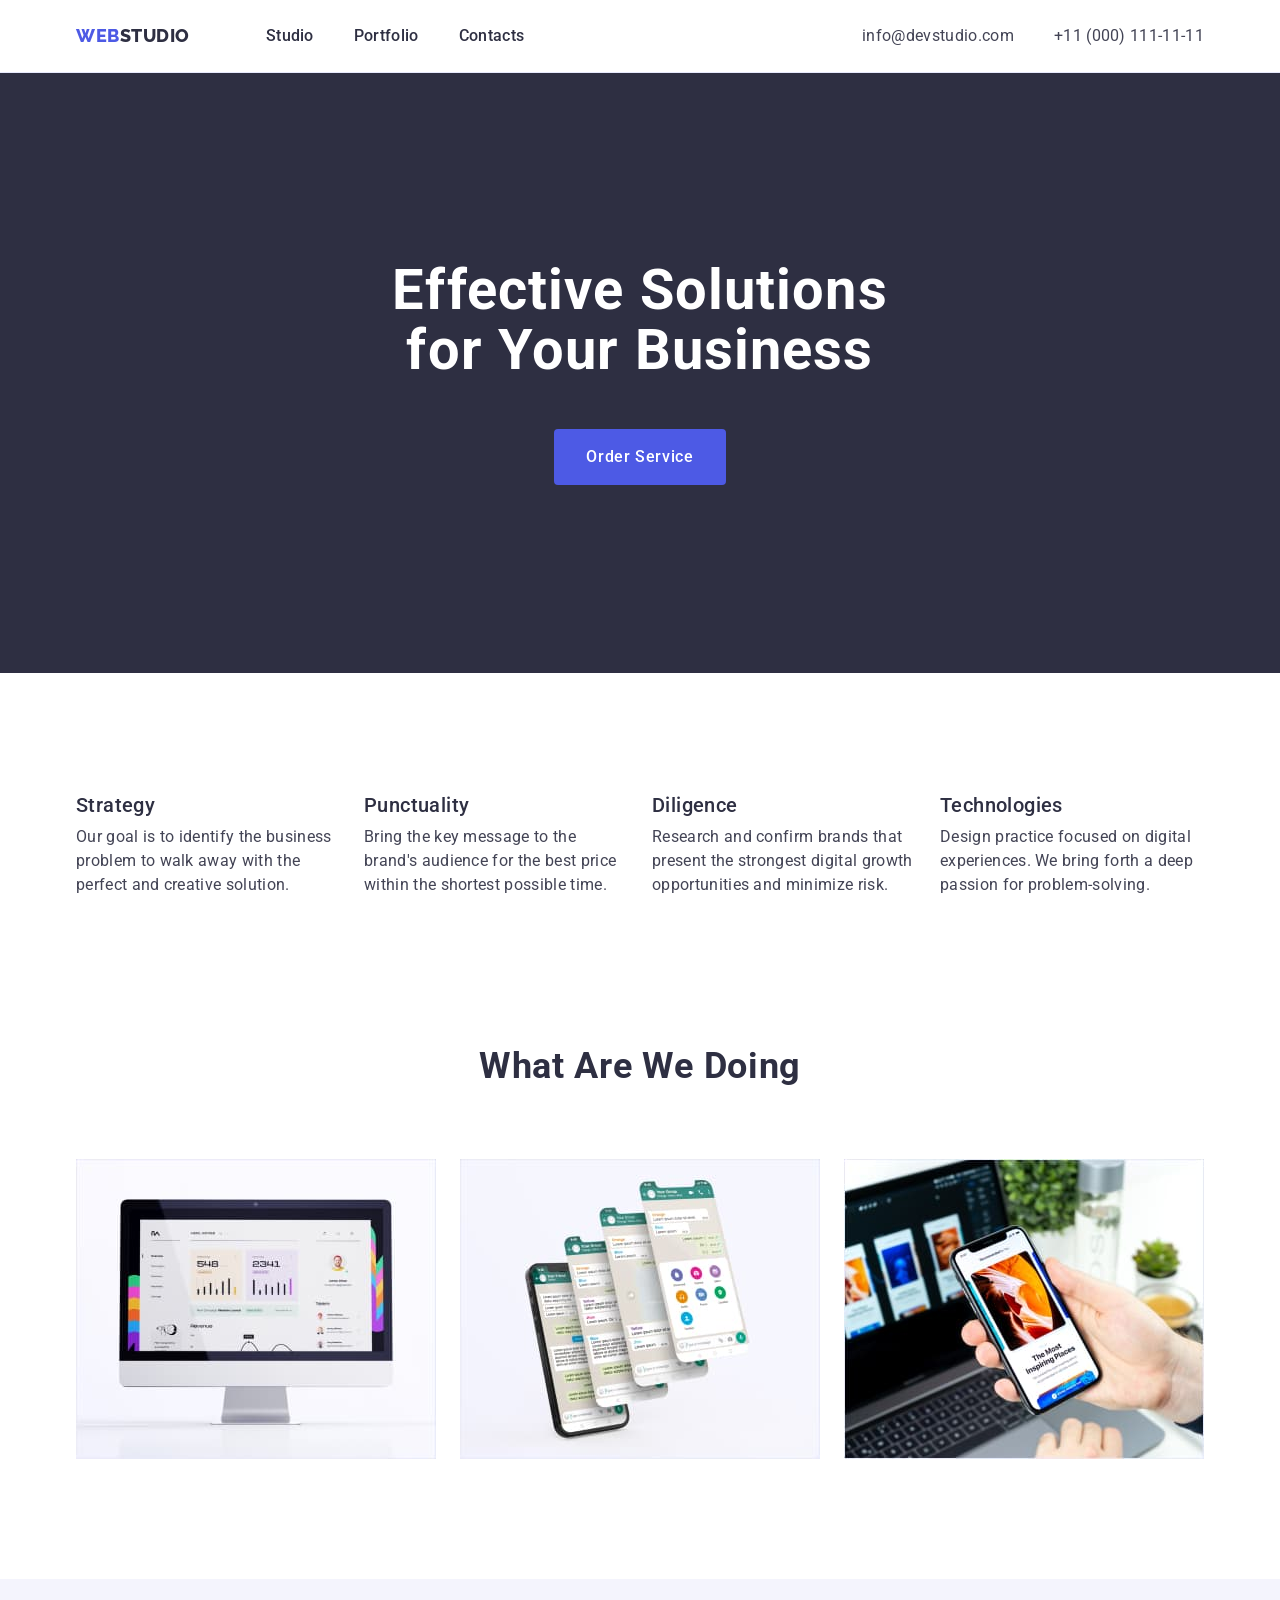
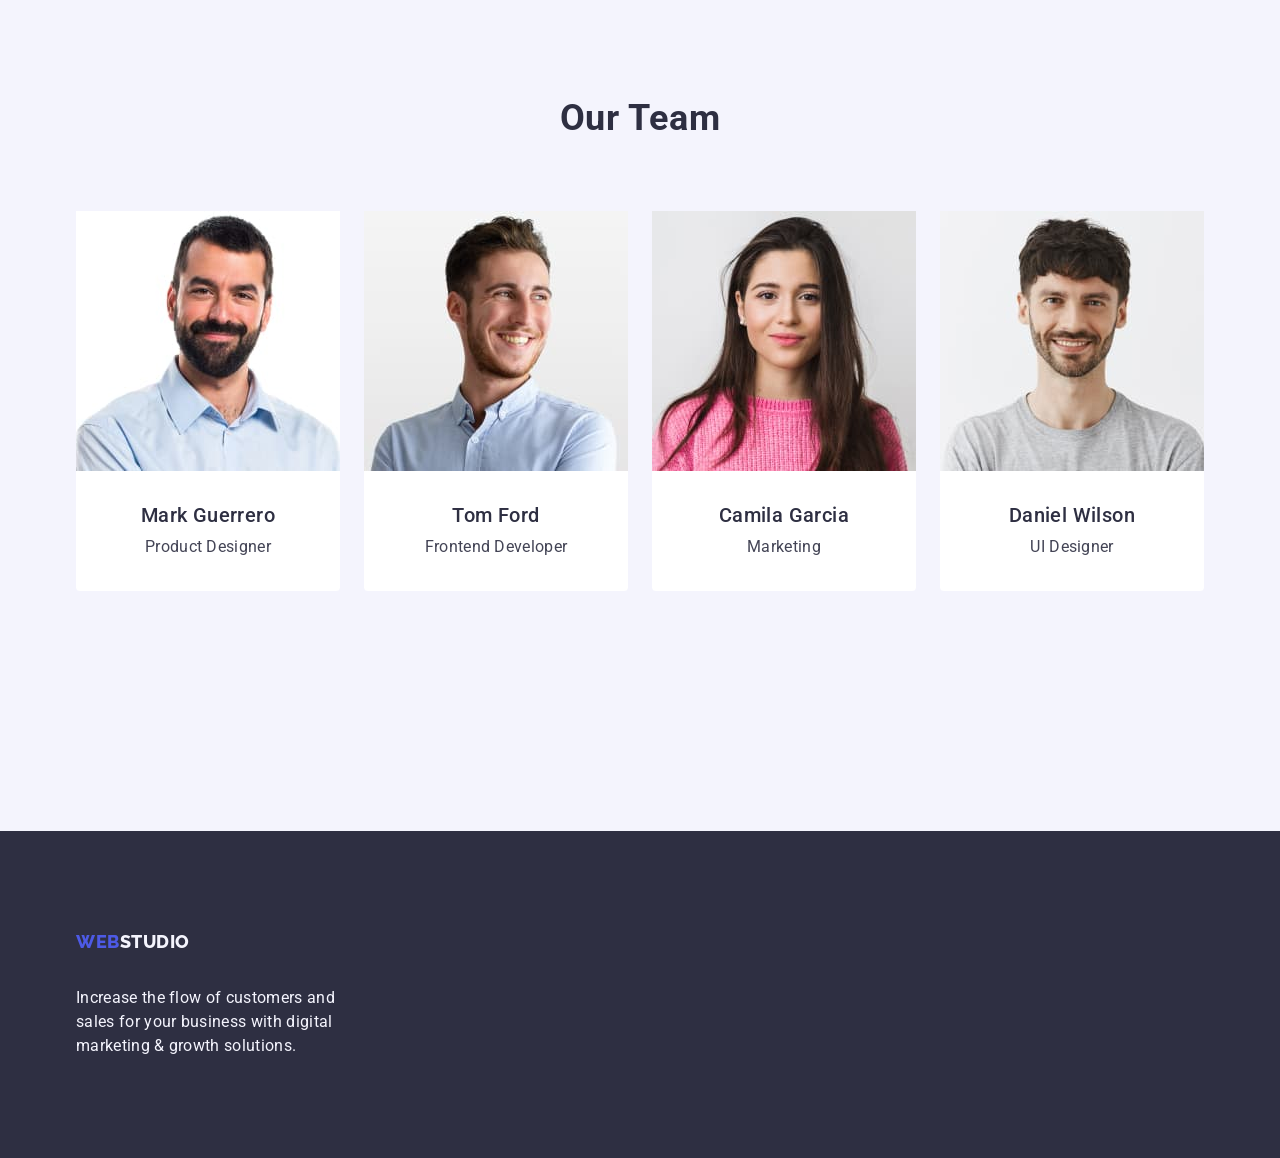
==== index.html @ 918e4509 "add back" ====
<!DOCTYPE html>
<html lang="en">

<head>
    <meta charset="UTF-8">
    <meta name="viewport" content="width=device-width, initial-scale=1.0">
    <title>Студія</title>
<link rel="preconnect" href="https://fonts.googleapis.com">
<link rel="preconnect" href="https://fonts.gstatic.com" crossorigin>
<link href="https://fonts.googleapis.com/css2?family=Raleway:wght@800&family=Roboto:wght@400;500;700;900&display=swap"
    rel="stylesheet">
<link rel="stylesheet" href="https://cdnjs.cloudflare.com/ajax/libs/modern-normalize/2.0.0/modern-normalize.min.css"
    integrity="sha512-4xo8blKMVCiXpTaLzQSLSw3KFOVPWhm/TRtuPVc4WG6kUgjH6J03IBuG7JZPkcWMxJ5huwaBpOpnwYElP/m6wg=="
    crossorigin="anonymous" referrerpolicy="no-referrer" />
    <link rel="stylesheet" href="./css/styles.css">
</head>
    
<body>

    <header class="header">
    <div class="container header-container">
        <nav class="header-navigation">
            <a class="header-logo link" href="./index.html">Web<span class="header-logo-accent">Studio</span></a>
            <ul class="header-menu list">                    
                <li class="header-menu-item">
                    <a class="header-menu-link link" href="./index.html">Studio</a>
                </li>
                <li class="header-menu-item">
                    <a class="header-menu-link link" href="./portfolio.html">Portfolio</a>
                </li>
                <li class="header-menu-item">
                    <a class="header-menu-link link" href="">Contacts</a>
                </li>
            </ul>
        </nav>
        <address class="header-contacts">
            <ul class="header-contacts-list list">
                <li class="header-contacts-item"><a class="header-contacts-link link " href="mailto:info@devstudio.com">info@devstudio.com</a></li>
                <li class="header-contacts-item"><a class="header-contacts-link link " href="tel:+110001111111">+11 (000) 111-11-11</a></li>
            </ul>
        </address>
    </div>

    </header>

    <main>

        <section class="hero">
            <div class="container hero-container">
            <h1 class="hero-title">Effective Solutions for Your Business</h1>
            <button type="button" class="hero-btn">Order Service</button>
            </div>
        </section>

        <section class="advantages">
            <div class="container">
            <h2 class="visually-hidden">Advantages</h2>
            <ul class="advantages-list list"> 
                <li class="advantages-item">
                    <h3 class="advantages-subtitle">Strategy</h3>
                    <p class="advantages-item-text">Our goal is to identify the business
                        problem to walk away with the perfect and creative solution.</p>
                </li>
                <li class="advantages-item">
                    <h3 class="advantages-subtitle">Punctuality</h3>
                    <p class="advantages-item-text">Bring the key message to the brand's audience for the best price within the shortest possible
                        time.</p>
                </li>
                <li class="advantages-item">
                    <h3 class="advantages-subtitle">Diligence</h3>
                    <p class="advantages-item-text">Research and confirm brands that present the strongest digital growth opportunities and minimize
                        risk.</p>
                </li>
                <li class="advantages-item">
                    <h3 class="advantages-subtitle">Technologies</h3>
                    <p class="advantages-item-text">Design practice focused on digital experiences. We bring forth a deep passion for
                        problem-solving.</p>
                </li>
            </ul>
            </div>
        </section>

        <section class="work">
            <div class="container">
            <h2 class="work-title">What are we doing</h2>
            <ul class="work-list list">
                <li class="work-list-item"><img class="image-style" src="./images/watchtv.jpg" alt="watching" width=360></li>
                <li class="work-list-item"><img class="image-style" src="./images/scrollingphone.jpg" alt="scroling" width=360></li>
                <li class="work-list-item"><img class="image-style" src="./images/conectinggadjets.jpg" alt="conecting" width=360></li>
            </ul>
            </div>
        </section>
        <section class="team">
            <div class="container">
            <h2 class="team-title">Our Team</h2>
            <ul class="team-list list">
                <li class="team-list-item"><img class="image-style" src="./images/mark.jpg" alt="Mark Guerrero" width=264>
                   <div class="team-list-container">
                    <h3 class="team-list-subtitle ">Mark Guerrero</h3>
                    <p class="team-list-text">Product Designer</p>
                    </div>
                </li>
                <li class="team-list-item"><img class="image-style" src="./images/tom.jpg" alt="Tom Ford" width=264>
                    <div class="team-list-container">
                    <h3 class="team-list-subtitle">Tom Ford</h3>
                    <p class="team-list-text">Frontend Developer</p>
                    </div>
                </li>
                <li class="team-list-item"><img class="image-style" src="./images/camila.jpg" alt="Camila Garcia" width=264>
                    <div class="team-list-container">
                    <h3 class="team-list-subtitle">Camila Garcia</h3>
                    <p class="team-list-text">Marketing</p>
                    </div>
                </li>
                <li class="team-list-item"><img class="image-style" src="./images/daniel.jpg" alt="Daniel Wilson" width=264>
                    <div class="team-list-container">
                    <h3 class="team-list-subtitle">Daniel Wilson</h3>
                    <p class="team-list-text">UI Designer</p>
                    </div>
                </li>
            </ul>
            </div>
        </section>

    </main>

    <footer class="footer">
        <div class="container">
        <a href="./index.html" class="footer-logo link">Web<span class="foooter-logo-accent">Studio</span></a>
        <p class="footer-logo-text">Increase the flow of customers and sales for your business with digital marketing & growth solutions.</p>
        </div>
    </footer>
</body>

</html>
---- css/styles.css ----
:root {
    --primary-white-color: #FFFFFF;
    --iris-color: #4d5ae5;
    --vanyblue: #2e2f42;
    --slate: #434455;
    --cloud: #F4F4FD;
    --solid: #e7e9fc;
}

p, h1,h1,h3,h4,h5,h6 {
    margin-top: 0;
    margin-bottom: 0;
}

ul, ol {
    margin-top: 0;
    margin-bottom: 0;
    padding-left: 0;
}
.image-style {
    display: block
}

body {
    font-family: 'Roboto', sans-serif;
    color: var(--slate);
    background-color: var(--primary-white-color);
}

.container {
    /* width: 100%;
    max-width: 1188px; */
    width: 1158px;
    padding-left: 15px;
    padding-right: 15px;
    margin: 0 auto;
    /* outline: 2px solid red; */
}
.visually-hidden {
    position: absolute;
        width: 1px;
        height: 1px;
        margin: -1px;
        border: 0;
        padding: 0;
    
        white-space: nowrap;
        clip-path: inset(100%);
        clip: rect(0 0 0 0);
        overflow: hidden;
}

/* -----------Header Page------------- */
.header {
    padding-top: 24px;
    padding-bottom: 24px;
    border-bottom: 1px solid #e7e9fc;
}

.link {
    text-decoration: none;
}

.list {
    list-style-type: none;
}

.header-navigation {
    align-items: center;
}

.header-logo {
    font-family: "Raleway", sans-serif;
    font-weight: 800;
    font-size: 18px;
    line-height: 1.17;
    letter-spacing: 0.03em;
    text-transform: uppercase;
    color: var(--iris-color);
    margin-right: 76px;
    
}

.header-logo-accent {
    color: var(--vanyblue);
        font-size: 18px;
        font-family: Raleway;
        font-weight: 800;
        line-height: 21px;
        letter-spacing: 0.03em;
        text-transform: uppercase;
        text-decoration: none;
}

.header-container {
    display: flex;
}

.header-navigation {
display: flex;
}

.header-menu {
display: flex;
gap: 40px;
}

.header-contacts {
   margin-left: auto;
}

.header-contacts-list {
display: flex;
gap: 40px;
margin-right: auto;
}

.header-menu-item {
    
}

.header-menu-link {
font-size: 16px;
    font-weight: 500;
    line-height: 1.5;
    letter-spacing: 0.02em;
    color: var(--vanyblue);
    padding: 24px 0;
    
}

.header-menu-link:hover {
    color: #404bbf;
}
.header-menu-link:focus {
    color: #404bbf;
}

.header-contacts {
    font-style: normal;
}


.header-contacts-item {}

.header-contacts-item:hover,
.header-contacts-item:focus {
    color: #404bbf;
}

.header-contacts-link {
    font-size: 16px;
        font-weight: 400;
        line-height: 1.5;
        letter-spacing: 0.02em;
        color: var(--slate);
}

.header-contacts-link:hover {
    color: #404bbf;
}
.header-contacts-link:focus {
  color: #404bbf;  
}
/* -----------HERO------------- */
.hero {
    background-color: var(--vanyblue);
    padding: 188px 0;
}
.hero-container {
}

.hero-title {
    color: var(--primary-white-color);
font-size: 56px;
    font-weight: 700;
    line-height: 1.07;
    letter-spacing: 0.02em;
    text-align: center;
        width: 496px;
        margin: 0 auto;
        margin-bottom: 48px;
        max-width: 496px;
}
.hero-btn {
    color: var(--primary-white-color);
    font-size: 16px;
        font-family: inherit;
        font-weight: 500;
        line-height: 1.5;
        letter-spacing: 0.04em;
        background-color: var(--iris-color);
        cursor: pointer;
        padding: 16px 32px;
        border: none;
        border-radius: 4px;
        margin: 0 auto;
        display: block;
        min-width: 169px;
}

.hero-btn:hover,
.hero-btn:focus {
    background-color: #404BBF;
}

/* -----------Advantages------------- */
.advantages {
    background: var(--primary-white-color);
    padding-top: 120px;
    padding-bottom: 120px;
}

.advantages-list {
    display: flex;
    gap: 24px;
}

.advantages-item {
    width: calc((100% - 24px * 3) / 4);
}

.advantages-subtitle {
    font-size: 20px;
        font-weight: 500;
        line-height: 1.2;
        letter-spacing: 0.02em;
        color: var(--vanyblue);
        margin-bottom: 8px;
}

.advantages-item-text {
    font-size: 16px;
        font-weight: 400;
        line-height: 1.5;
        letter-spacing: 0.02em;
        color: var(--slate);
}
/* -----------Work------------- */

.work {
    background: var(--primary-white-color);
    padding-bottom: 120px;
}

.work-title {
        font-size: 36px;
        font-weight: 700;
        line-height: 1.11;
        letter-spacing: 0.02em;
        text-transform: capitalize;
        text-align: center;
        color: var(--vanyblue);
        margin-bottom: 72px;
}

.work-list {
display: flex;
gap: 24px;
/* margin-bottom: 120px; */
}

.work-list-item {
    width: calc((100% - 48px) / 3);
}

/* -----------Team------------- */

.team {
    background-color: #F4F4FD;
    padding: 120px 0;
}

.team-title {
    color: var(--vanyblue);
        font-size: 36px;
        font-weight: 700;
        line-height: 1.11;
        letter-spacing: 0.02em;
        text-transform: capitalize;
        text-align: center;  
        margin: 0 auto;
        /* padding-top: 120px; */
        /* padding-bottom: 72px; */
        margin-bottom: 72px;
        
}

.team-list {
    display: flex;
    gap: 24px;
    padding-bottom: 120px;
    
}

.team-list-item {
    background-color: var(--primary-white-color);
    width: calc((100% - 72px) / 4);
    border-radius: 0px 0px 4px 4px;
   max-width: 264px;
}
.team-list-container {
    padding: 32px 16px;
}

.team-list-subtitle {
    color: var(--vanyblue);
        font-size: 20px;
        font-weight: 500;
        line-height: 1.2;
        letter-spacing: 0.02em;
        /* padding-top: 32px; */
        /* gap: 8px; */
        text-align: center;
        margin-bottom: 8px;
}

.team-list-text {
    color: var(--slate);
        font-size: 16px;
        font-weight: 400;
        line-height: 1.50;
        letter-spacing: 0.02em;
        text-align: center;
        /* padding-bottom: 32px; */
}

/* -----------Footer------------- */ 

.footer {
    background-color: var(--vanyblue);
padding: 100px 0;
}

.footer-logo {
    color: var(--iris-color);
        font-size: 18px;
        font-weight: 800;
        line-height: 1.17;
        letter-spacing: 0.03em;
        text-transform: uppercase;
        font-family: "Raleway", sans-serif;
        max-width: 115px;
        display: inline-block;
        margin-bottom: 16px;
}

.foooter-logo-accent {
    color: #F4F4FD;
        font-size: 18px;
        font-family: "Raleway", sans-serif;
        font-weight: 800;
        line-height: 1.2;
        letter-spacing: 0.03em;
        text-transform: uppercase;
}

.footer-logo-text {
    color: #F4F4FD;
        font-size: 16px;
        font-weight: 400;
        line-height: 1.5;
        letter-spacing: 0.02em;
        max-width: 264px;
        margin-top: 17.5px;
}


/* _______________________PORTFOLIO_______________________ */


.bro {
padding-top: 96px;
    padding-bottom: 120px;
}

.bro-title {}

.bro-btn-list {
    display: flex;
    justify-content: center;
    gap: 24px;
    margin-bottom: 72px;   
}

.bro-btn-item {
align-items: center;
}

.bro-btn-text {
color: var(--iris-color);
font-size: 16px;
font-weight: 500;
line-height: 1.5;
letter-spacing: 0.04em;
background-color: var(--cloud);
font-family: "Roboto", sans-serif;
cursor: pointer;
padding: 12px 24px;
    border: 1px solid var(--solid);
    border-radius: 4px;
}

.bro-btn-text:hover,
.bro-btn-text:focus {
    border: 1px solid transparent;
}

/* -------------IMG SECTION------------- */

.bro-img-list {
    display: flex;
    flex-wrap: wrap;
    gap: 48px 24px;
    margin-top: 72px;
}

.bro-img-item {
    background-color: var(--primary-white-color);
    width: calc((100% - 48px) / 3);
}

.bro-img-container {
    padding: 32px 16px;
    border: 1px solid #e7e9fc;
    border-top: none;
}

.bro-img-subtitle {
    color: var(--vanyblue);
        font-size: 20px;
        font-weight: 500;
        line-height: 1.2;
        letter-spacing: 0.02em;
        padding: 0px 16px;
        margin-bottom: 8px
}
.bro-img-text {
    color: var(--slate);
        font-size: 16px;
        font-weight: 400;
        line-height: 1.5;
        letter-spacing: 0.02em;
        padding: 0px 16px;
}
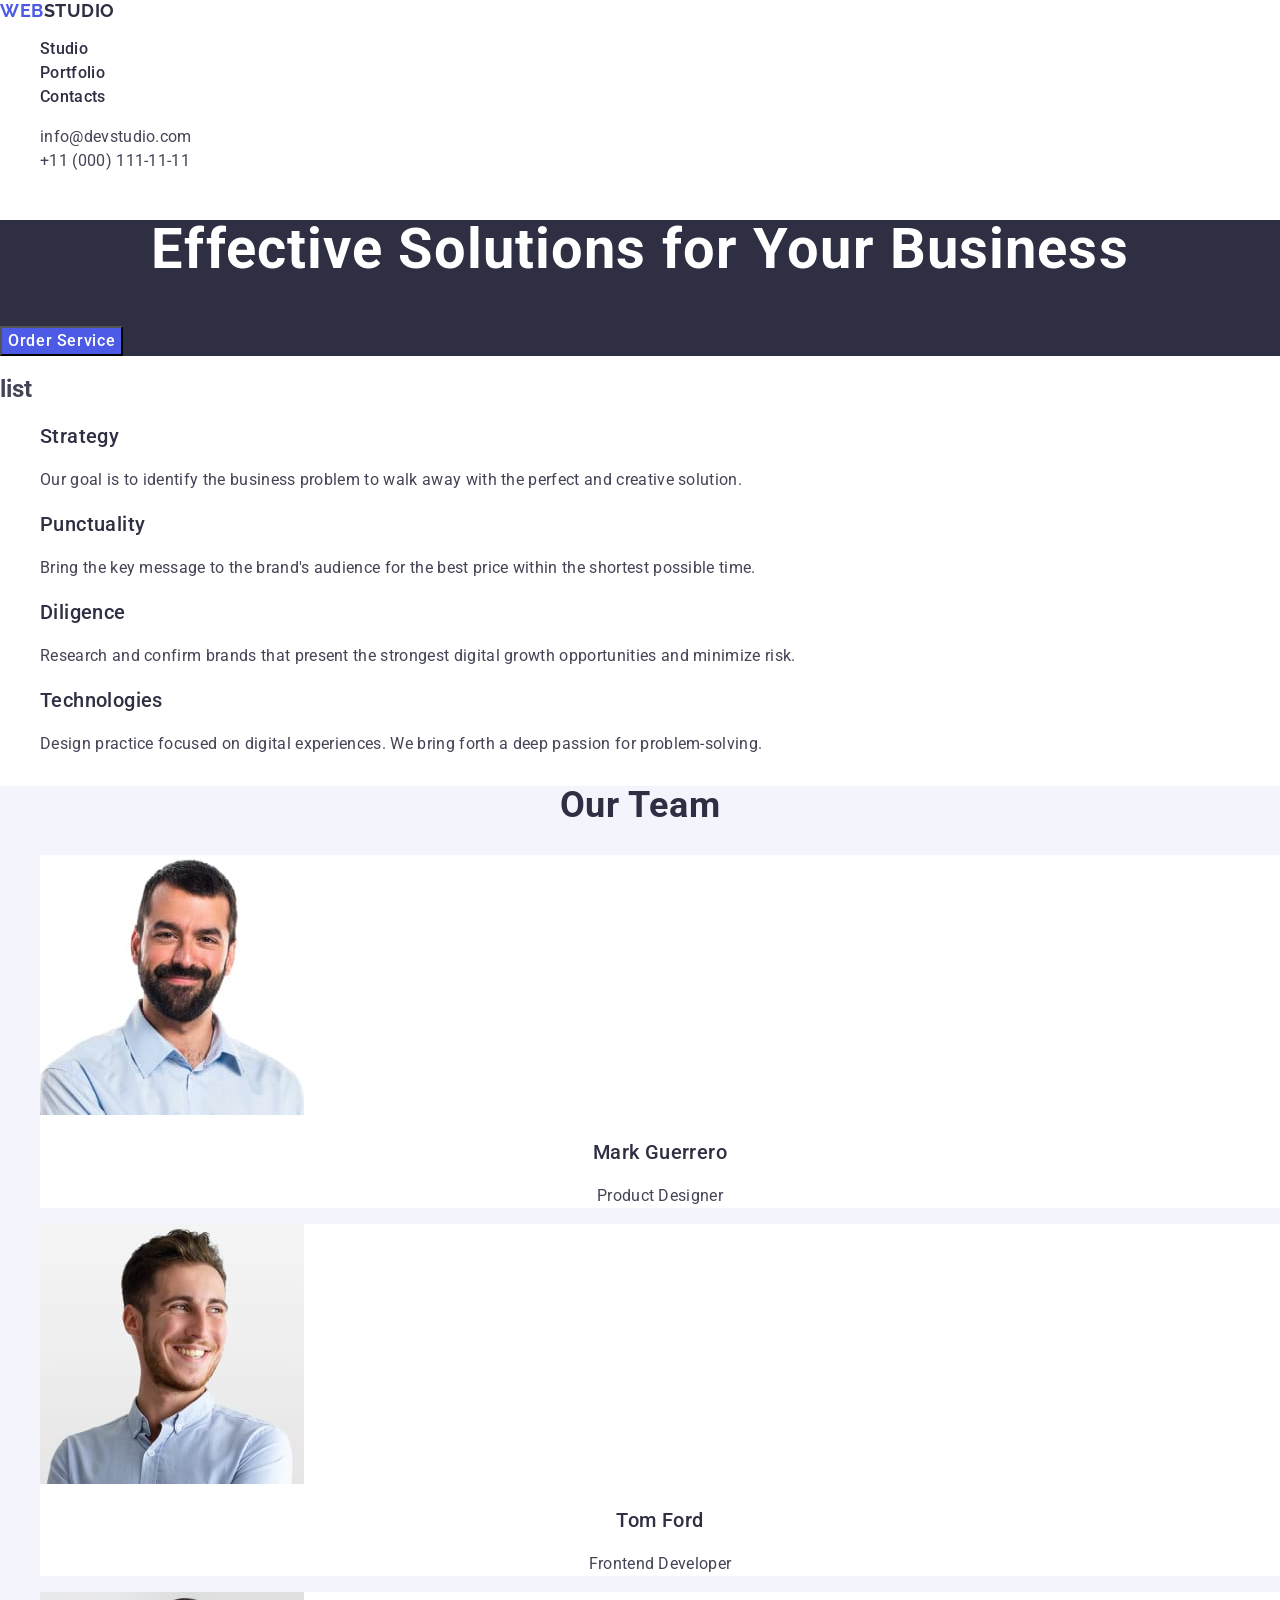
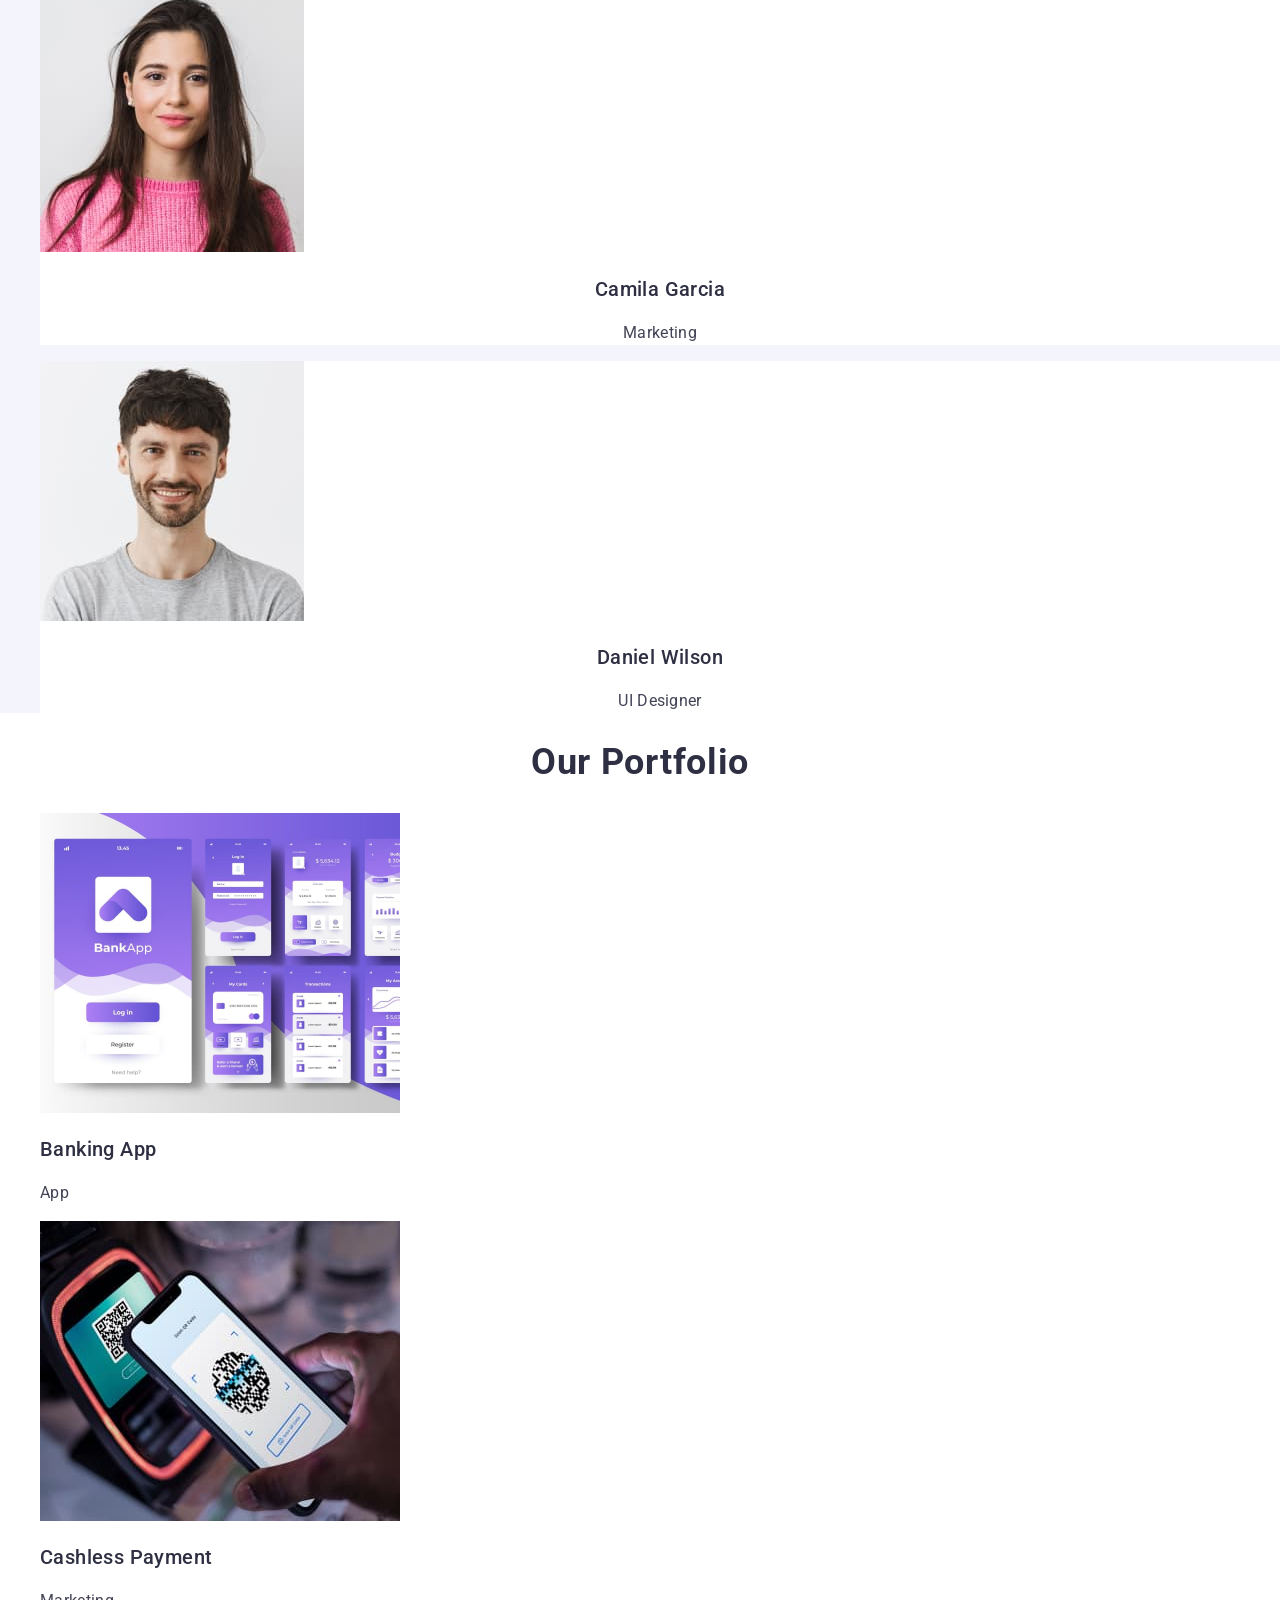
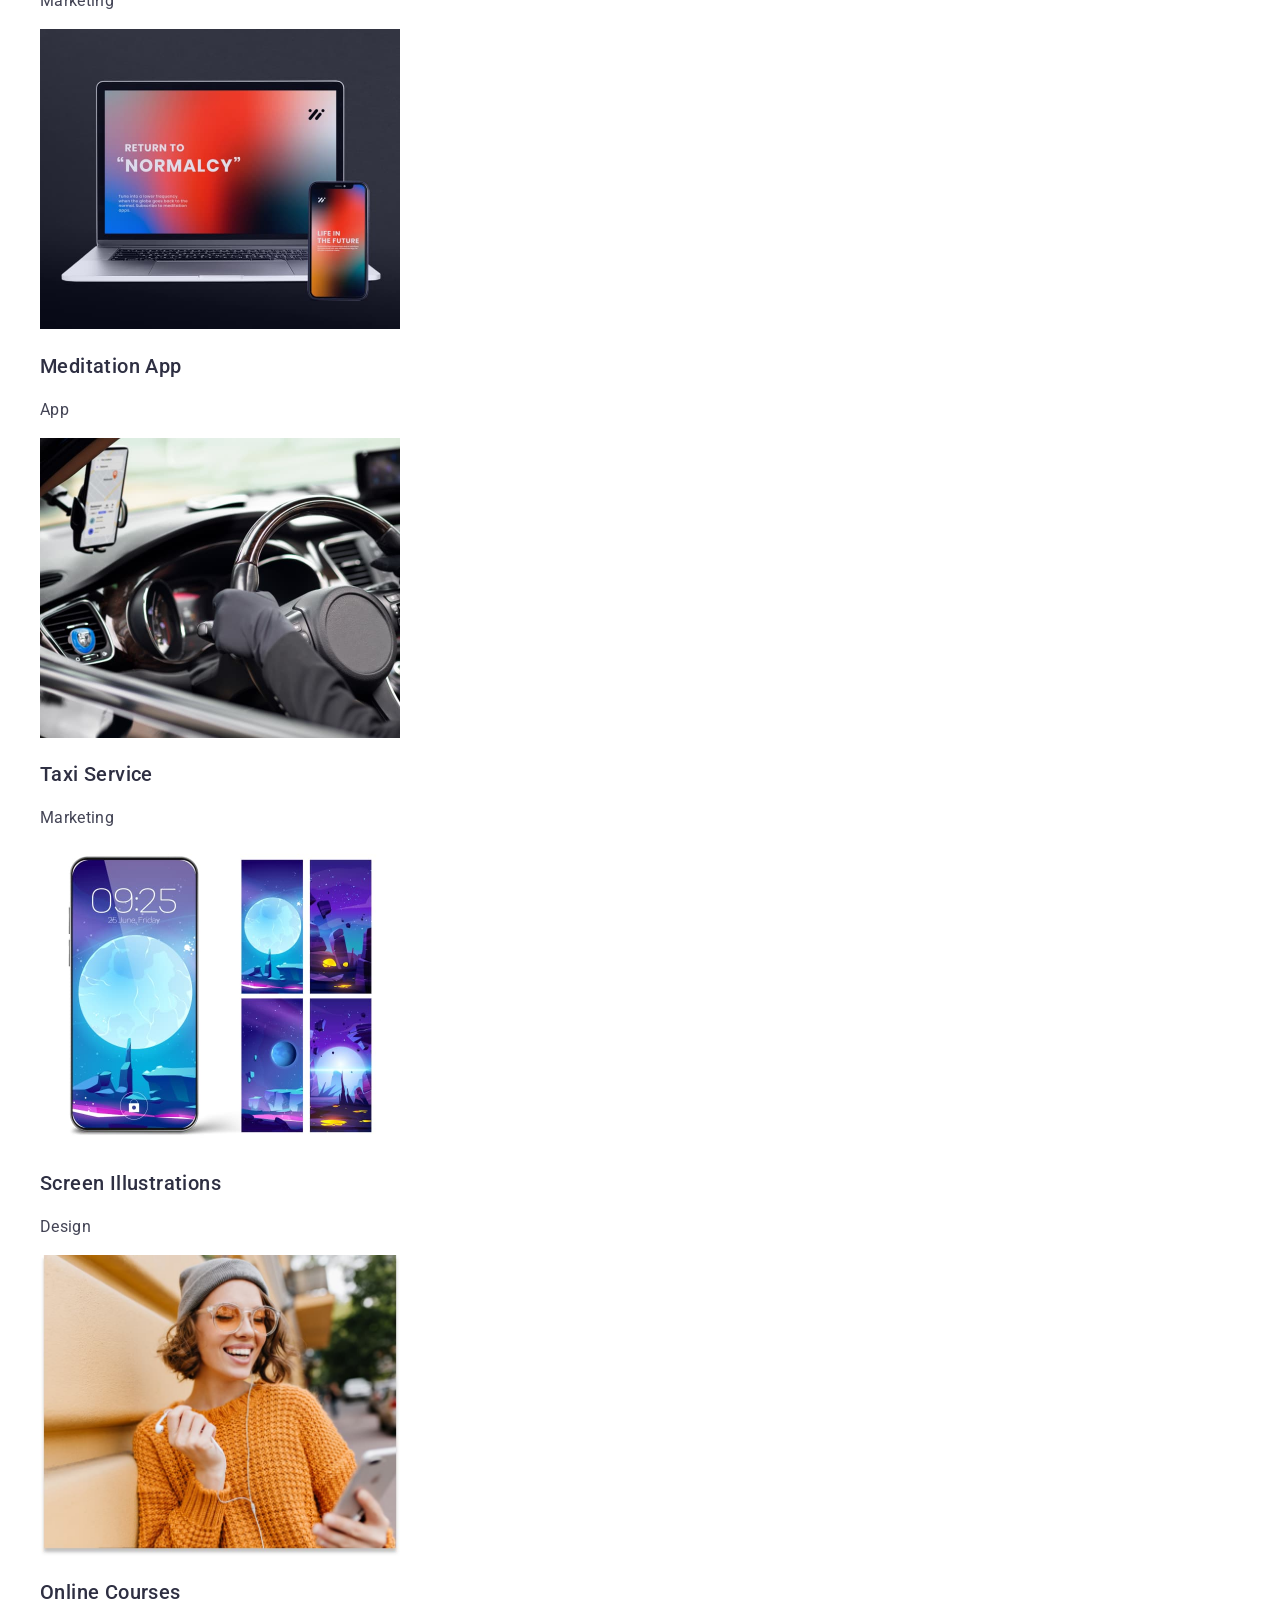
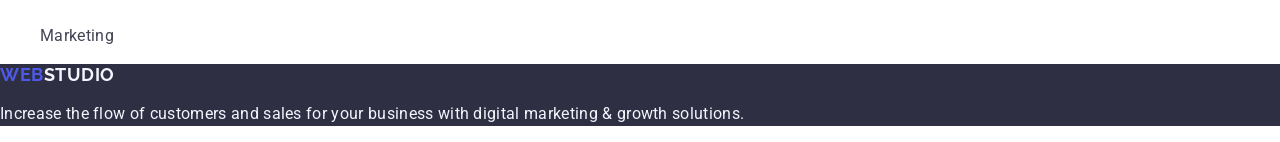
==== commit 4a83f5fb: "add files" ====
--- a/index.html
+++ b/index.html
@@ -1,135 +1,138 @@
 <!DOCTYPE html>
 <html lang="en">
-
 <head>
     <meta charset="UTF-8">
     <meta name="viewport" content="width=device-width, initial-scale=1.0">
     <title>Студія</title>
-<link rel="preconnect" href="https://fonts.googleapis.com">
-<link rel="preconnect" href="https://fonts.gstatic.com" crossorigin>
-<link href="https://fonts.googleapis.com/css2?family=Raleway:wght@800&family=Roboto:wght@400;500;700;900&display=swap"
-    rel="stylesheet">
-<link rel="stylesheet" href="https://cdnjs.cloudflare.com/ajax/libs/modern-normalize/2.0.0/modern-normalize.min.css"
-    integrity="sha512-4xo8blKMVCiXpTaLzQSLSw3KFOVPWhm/TRtuPVc4WG6kUgjH6J03IBuG7JZPkcWMxJ5huwaBpOpnwYElP/m6wg=="
-    crossorigin="anonymous" referrerpolicy="no-referrer" />
-    <link rel="stylesheet" href="./css/styles.css">
+    <link rel="preconnect" href="https://fonts.googleapis.com">
+    <link rel="preconnect" href="https://fonts.gstatic.com" crossorigin>
+    <link href="https://fonts.googleapis.com/css2?family=Raleway:wght@700&family=Roboto:wght@400;500;700&display=swap"
+        rel="stylesheet">
+        <link rel="stylesheet" href="https://cdnjs.cloudflare.com/ajax/libs/modern-normalize/2.0.0/modern-normalize.min.css"
+            integrity="sha512-4xo8blKMVCiXpTaLzQSLSw3KFOVPWhm/TRtuPVc4WG6kUgjH6J03IBuG7JZPkcWMxJ5huwaBpOpnwYElP/m6wg=="
+            crossorigin="anonymous" referrerpolicy="no-referrer" />
+    <link rel="stylesheet" href="./css/styles.css" />
 </head>
-    
+
 <body>
 
     <header class="header">
-    <div class="container header-container">
         <nav class="header-navigation">
-            <a class="header-logo link" href="./index.html">Web<span class="header-logo-accent">Studio</span></a>
-            <ul class="header-menu list">                    
+            <a class="header-logo" href="./index.html">Web<span class="header-logo-accent">Studio</span></a>
+            <ul class="header-menu-list">
                 <li class="header-menu-item">
-                    <a class="header-menu-link link" href="./index.html">Studio</a>
+                    <a class="header-menu-link" href="./index.html">Studio</a>
                 </li>
                 <li class="header-menu-item">
-                    <a class="header-menu-link link" href="./portfolio.html">Portfolio</a>
+                    <a class="header-menu-link" href="">Portfolio</a>
                 </li>
                 <li class="header-menu-item">
-                    <a class="header-menu-link link" href="">Contacts</a>
+                    <a class="header-menu-link" href="">Contacts</a>
                 </li>
             </ul>
         </nav>
-        <address class="header-contacts">
-            <ul class="header-contacts-list list">
-                <li class="header-contacts-item"><a class="header-contacts-link link " href="mailto:info@devstudio.com">info@devstudio.com</a></li>
-                <li class="header-contacts-item"><a class="header-contacts-link link " href="tel:+110001111111">+11 (000) 111-11-11</a></li>
-            </ul>
-        </address>
-    </div>
+    <address class="header-address">
+        <ul class="header-address-list">
+            <li class="header-address-item"><a class="header-address-link" href="mailto:info@devstudio.com">info@devstudio.com</a></li>
+            <li class="header-address-item"><a class="header-address-link" href="tel:+110001111111">+11 (000) 111-11-11</a></li>
+        </ul>
+    </address>
 
-    </header>
+</header>
 
-    <main>
+<main>
 
-        <section class="hero">
-            <div class="container hero-container">
-            <h1 class="hero-title">Effective Solutions for Your Business</h1>
-            <button type="button" class="hero-btn">Order Service</button>
-            </div>
-        </section>
+<section class="hero">
+<h1 class="hero-title">Effective Solutions for Your Business</h1>
+<button type="button" class="hero-btn">Order Service</button>
+</section>
+   
+<section class="feature">
+    <h2 class="feature-tittle">list</h2>
+        <ul class="feature-list">
+            <li class="feature-item">
+                <h3 class="feature-subtitle">Strategy</h3>
+                <p class="feature-text">Our goal is to identify the business
+                problem to walk away with the perfect and creative solution.</p>
+            </li>
+            <li class="feature-item">
+                <h3 class="feature-subtitle">Punctuality</h3>
+                <p class="feature-text">Bring the key message to the brand's audience for the best price within the shortest possible time.</p>
+            </li>
+            <li class="feature-item">
+                <h3 class="feature-subtitle">Diligence</h3>
+                <p class="feature-text">Research and confirm brands that present the strongest digital growth opportunities and minimize risk.</p>
+            </li>
+            <li class="feature-item">
+                <h3 class="feature-subtitle">Technologies</h3>
+                <p class="feature-text">Design practice focused on digital experiences. We bring forth a deep passion for problem-solving.</p>
+            </li>
+        </ul>
+</section>
 
-        <section class="advantages">
-            <div class="container">
-            <h2 class="visually-hidden">Advantages</h2>
-            <ul class="advantages-list list"> 
-                <li class="advantages-item">
-                    <h3 class="advantages-subtitle">Strategy</h3>
-                    <p class="advantages-item-text">Our goal is to identify the business
-                        problem to walk away with the perfect and creative solution.</p>
-                </li>
-                <li class="advantages-item">
-                    <h3 class="advantages-subtitle">Punctuality</h3>
-                    <p class="advantages-item-text">Bring the key message to the brand's audience for the best price within the shortest possible
-                        time.</p>
-                </li>
-                <li class="advantages-item">
-                    <h3 class="advantages-subtitle">Diligence</h3>
-                    <p class="advantages-item-text">Research and confirm brands that present the strongest digital growth opportunities and minimize
-                        risk.</p>
-                </li>
-                <li class="advantages-item">
-                    <h3 class="advantages-subtitle">Technologies</h3>
-                    <p class="advantages-item-text">Design practice focused on digital experiences. We bring forth a deep passion for
-                        problem-solving.</p>
-                </li>
-            </ul>
-            </div>
-        </section>
+<section class="team">
+    <h2 class="team-title">Our Team</h2>
+    <ul class="team-list">
+        <li class="team-item"><img src="./images/mark.jpg" alt="Mark Guerrero" width="264">
+<h3 class="team-subtitle">Mark Guerrero</h3>
+<p class="team-text">Product Designer</p>
+</li>
+        <li class="team-item"><img src="./images/tom.jpg" alt="Tom Ford" width="264">
+<h3 class="team-subtitle">Tom Ford</h3>
+<p class="team-text">Frontend Developer</p>
+</li>
+        <li class="team-item"><img src="./images/camila.jpg" alt="Camila Garcia" width="264">
+<h3 class="team-subtitle">Camila Garcia</h3>
+<p class="team-text">Marketing</p>
+</li>
+        <li class="team-item"><img src="./images/daniel.jpg" alt="Daniel Wilson" width="264">
+<h3 class="team-subtitle">Daniel Wilson</h3>
+<p class="team-text">UI Designer</p>
+</li>
+    </ul>
+    </section>
 
-        <section class="work">
-            <div class="container">
-            <h2 class="work-title">What are we doing</h2>
-            <ul class="work-list list">
-                <li class="work-list-item"><img class="image-style" src="./images/watchtv.jpg" alt="watching" width=360></li>
-                <li class="work-list-item"><img class="image-style" src="./images/scrollingphone.jpg" alt="scroling" width=360></li>
-                <li class="work-list-item"><img class="image-style" src="./images/conectinggadjets.jpg" alt="conecting" width=360></li>
-            </ul>
-            </div>
-        </section>
-        <section class="team">
-            <div class="container">
-            <h2 class="team-title">Our Team</h2>
-            <ul class="team-list list">
-                <li class="team-list-item"><img class="image-style" src="./images/mark.jpg" alt="Mark Guerrero" width=264>
-                   <div class="team-list-container">
-                    <h3 class="team-list-subtitle ">Mark Guerrero</h3>
-                    <p class="team-list-text">Product Designer</p>
-                    </div>
-                </li>
-                <li class="team-list-item"><img class="image-style" src="./images/tom.jpg" alt="Tom Ford" width=264>
-                    <div class="team-list-container">
-                    <h3 class="team-list-subtitle">Tom Ford</h3>
-                    <p class="team-list-text">Frontend Developer</p>
-                    </div>
-                </li>
-                <li class="team-list-item"><img class="image-style" src="./images/camila.jpg" alt="Camila Garcia" width=264>
-                    <div class="team-list-container">
-                    <h3 class="team-list-subtitle">Camila Garcia</h3>
-                    <p class="team-list-text">Marketing</p>
-                    </div>
-                </li>
-                <li class="team-list-item"><img class="image-style" src="./images/daniel.jpg" alt="Daniel Wilson" width=264>
-                    <div class="team-list-container">
-                    <h3 class="team-list-subtitle">Daniel Wilson</h3>
-                    <p class="team-list-text">UI Designer</p>
-                    </div>
-                </li>
-            </ul>
-            </div>
-        </section>
+<section class="portfolio">
+    <h2 class="portfolio-title">Our Portfolio</h2>
+    <ul class="portfolio-list">
+        <li class="portfolio-item">
+            <img src="./images/banking.jpg" alt="App screens" width="360">
+            <h3 class="portfolio-subtitle">Banking App</h3>
+            <p class="portfolio-text">App</p>
+        </li>
+        <li class="portfolio-item">
+            <img src="./images/payment.jpg" alt="Phone payment" width="360">
+            <h3 class="portfolio-subtitle">Cashless Payment</h3>
+            <p class="portfolio-text">Marketing</p>
+        </li>
+        <li class="portfolio-item">
+            <img src="./images/meditation.jpg" alt="Laptop and phone" width="360">
+            <h3 class="portfolio-subtitle">Meditation App</h3>
+            <p class="portfolio-text">App</p>
+        </li>
+        <li class="portfolio-item">
+            <img src="./images/taxi.jpg" alt="Drive car" width="360">
+            <h3 class="portfolio-subtitle">Taxi Service</h3>
+            <p class="portfolio-text">Marketing</p>
+        </li>
+        <li class="portfolio-item">
+            <img src="./images/screen.jpg" alt="Phone screens" width="360">
+            <h3 class="portfolio-subtitle">Screen Illustrations</h3>
+            <p class="portfolio-text">Design</p>
+        </li>
+        <li class="portfolio-item">
+            <img src="./images/courses.jpg" alt="Girl with phone" width="360">
+            <h3 class="portfolio-subtitle">Online Courses</h3>
+            <p class="portfolio-text">Marketing</p>
+        </li>
+    </ul>
+</section>
 
     </main>
 
     <footer class="footer">
-        <div class="container">
-        <a href="./index.html" class="footer-logo link">Web<span class="foooter-logo-accent">Studio</span></a>
-        <p class="footer-logo-text">Increase the flow of customers and sales for your business with digital marketing & growth solutions.</p>
-        </div>
+        <a class="footer-logo" href="./index.html">Web<span class="footer-logo-accent">Studio</span></a>
+    <p class="foter-text">Increase the flow of customers and sales for your business with digital marketing & growth solutions.</p>
     </footer>
 </body>
-
 </html>
--- a/css/styles.css
+++ b/css/styles.css
@@ -1,445 +1,230 @@
-:root {
-    --primary-white-color: #FFFFFF;
-    --iris-color: #4d5ae5;
-    --vanyblue: #2e2f42;
-    --slate: #434455;
-    --cloud: #F4F4FD;
-    --solid: #e7e9fc;
-}
-
-p, h1,h1,h3,h4,h5,h6 {
-    margin-top: 0;
-    margin-bottom: 0;
-}
-
-ul, ol {
-    margin-top: 0;
-    margin-bottom: 0;
-    padding-left: 0;
-}
-.image-style {
-    display: block
-}
-
 body {
-    font-family: 'Roboto', sans-serif;
-    color: var(--slate);
-    background-color: var(--primary-white-color);
-}
-
-.container {
-    /* width: 100%;
-    max-width: 1188px; */
-    width: 1158px;
-    padding-left: 15px;
-    padding-right: 15px;
-    margin: 0 auto;
-    /* outline: 2px solid red; */
-}
-.visually-hidden {
-    position: absolute;
-        width: 1px;
-        height: 1px;
-        margin: -1px;
-        border: 0;
-        padding: 0;
-    
-        white-space: nowrap;
-        clip-path: inset(100%);
-        clip: rect(0 0 0 0);
-        overflow: hidden;
-}
-
-/* -----------Header Page------------- */
-.header {
-    padding-top: 24px;
-    padding-bottom: 24px;
-    border-bottom: 1px solid #e7e9fc;
-}
-
-.link {
-    text-decoration: none;
-}
-
-.list {
-    list-style-type: none;
-}
-
-.header-navigation {
-    align-items: center;
-}
+    font-family: 'Roboto', sans-serif ;
+    color: #434455;
+    background-color: #FFFFFF;
+}
+ul {
+list-style-type: none;
+}
+a {
+text-decoration: none;
+}
+
+/* -------------------------HEADER------------------------- */
+
+.header {}
+
+.header-navigation {}
 
 .header-logo {
     font-family: "Raleway", sans-serif;
-    font-weight: 800;
-    font-size: 18px;
-    line-height: 1.17;
-    letter-spacing: 0.03em;
-    text-transform: uppercase;
-    color: var(--iris-color);
-    margin-right: 76px;
-    
-}
-
-.header-logo-accent {
-    color: var(--vanyblue);
+    font-weight: 700;
         font-size: 18px;
-        font-family: Raleway;
-        font-weight: 800;
-        line-height: 21px;
-        letter-spacing: 0.03em;
-        text-transform: uppercase;
-        text-decoration: none;
-}
-
-.header-container {
-    display: flex;
-}
-
-.header-navigation {
-display: flex;
-}
-
-.header-menu {
-display: flex;
-gap: 40px;
-}
-
-.header-contacts {
-   margin-left: auto;
-}
-
-.header-contacts-list {
-display: flex;
-gap: 40px;
-margin-right: auto;
-}
-
-.header-menu-item {
-    
-}
-
-.header-menu-link {
-font-size: 16px;
-    font-weight: 500;
-    line-height: 1.5;
-    letter-spacing: 0.02em;
-    color: var(--vanyblue);
-    padding: 24px 0;
-    
-}
-
-.header-menu-link:hover {
-    color: #404bbf;
-}
-.header-menu-link:focus {
-    color: #404bbf;
-}
-
-.header-contacts {
-    font-style: normal;
-}
-
-
-.header-contacts-item {}
-
-.header-contacts-item:hover,
-.header-contacts-item:focus {
-    color: #404bbf;
-}
-
-.header-contacts-link {
-    font-size: 16px;
-        font-weight: 400;
-        line-height: 1.5;
-        letter-spacing: 0.02em;
-        color: var(--slate);
-}
-
-.header-contacts-link:hover {
-    color: #404bbf;
-}
-.header-contacts-link:focus {
-  color: #404bbf;  
-}
-/* -----------HERO------------- */
-.hero {
-    background-color: var(--vanyblue);
-    padding: 188px 0;
-}
-.hero-container {
-}
-
-.hero-title {
-    color: var(--primary-white-color);
-font-size: 56px;
-    font-weight: 700;
-    line-height: 1.07;
-    letter-spacing: 0.02em;
-    text-align: center;
-        width: 496px;
-        margin: 0 auto;
-        margin-bottom: 48px;
-        max-width: 496px;
-}
-.hero-btn {
-    color: var(--primary-white-color);
-    font-size: 16px;
-        font-family: inherit;
-        font-weight: 500;
-        line-height: 1.5;
-        letter-spacing: 0.04em;
-        background-color: var(--iris-color);
-        cursor: pointer;
-        padding: 16px 32px;
-        border: none;
-        border-radius: 4px;
-        margin: 0 auto;
-        display: block;
-        min-width: 169px;
-}
-
-.hero-btn:hover,
-.hero-btn:focus {
-    background-color: #404BBF;
-}
-
-/* -----------Advantages------------- */
-.advantages {
-    background: var(--primary-white-color);
-    padding-top: 120px;
-    padding-bottom: 120px;
-}
-
-.advantages-list {
-    display: flex;
-    gap: 24px;
-}
-
-.advantages-item {
-    width: calc((100% - 24px * 3) / 4);
-}
-
-.advantages-subtitle {
-    font-size: 20px;
-        font-weight: 500;
-        line-height: 1.2;
-        letter-spacing: 0.02em;
-        color: var(--vanyblue);
-        margin-bottom: 8px;
-}
-
-.advantages-item-text {
-    font-size: 16px;
-        font-weight: 400;
-        line-height: 1.5;
-        letter-spacing: 0.02em;
-        color: var(--slate);
-}
-/* -----------Work------------- */
-
-.work {
-    background: var(--primary-white-color);
-    padding-bottom: 120px;
-}
-
-.work-title {
-        font-size: 36px;
-        font-weight: 700;
-        line-height: 1.11;
-        letter-spacing: 0.02em;
-        text-transform: capitalize;
-        text-align: center;
-        color: var(--vanyblue);
-        margin-bottom: 72px;
-}
-
-.work-list {
-display: flex;
-gap: 24px;
-/* margin-bottom: 120px; */
-}
-
-.work-list-item {
-    width: calc((100% - 48px) / 3);
-}
-
-/* -----------Team------------- */
-
-.team {
-    background-color: #F4F4FD;
-    padding: 120px 0;
-}
-
-.team-title {
-    color: var(--vanyblue);
-        font-size: 36px;
-        font-weight: 700;
-        line-height: 1.11;
-        letter-spacing: 0.02em;
-        text-transform: capitalize;
-        text-align: center;  
-        margin: 0 auto;
-        /* padding-top: 120px; */
-        /* padding-bottom: 72px; */
-        margin-bottom: 72px;
-        
-}
-
-.team-list {
-    display: flex;
-    gap: 24px;
-    padding-bottom: 120px;
-    
-}
-
-.team-list-item {
-    background-color: var(--primary-white-color);
-    width: calc((100% - 72px) / 4);
-    border-radius: 0px 0px 4px 4px;
-   max-width: 264px;
-}
-.team-list-container {
-    padding: 32px 16px;
-}
-
-.team-list-subtitle {
-    color: var(--vanyblue);
-        font-size: 20px;
-        font-weight: 500;
-        line-height: 1.2;
-        letter-spacing: 0.02em;
-        /* padding-top: 32px; */
-        /* gap: 8px; */
-        text-align: center;
-        margin-bottom: 8px;
-}
-
-.team-list-text {
-    color: var(--slate);
-        font-size: 16px;
-        font-weight: 400;
-        line-height: 1.50;
-        letter-spacing: 0.02em;
-        text-align: center;
-        /* padding-bottom: 32px; */
-}
-
-/* -----------Footer------------- */ 
-
-.footer {
-    background-color: var(--vanyblue);
-padding: 100px 0;
-}
-
-.footer-logo {
-    color: var(--iris-color);
-        font-size: 18px;
-        font-weight: 800;
         line-height: 1.17;
         letter-spacing: 0.03em;
         text-transform: uppercase;
-        font-family: "Raleway", sans-serif;
-        max-width: 115px;
-        display: inline-block;
-        margin-bottom: 16px;
-}
-
-.foooter-logo-accent {
-    color: #F4F4FD;
+        color: #4d5ae5;
+}
+
+.header-logo-accent {
+    color: #2e2f42;
+}
+
+.header-menu-list {}
+
+.header-menu-item {}
+
+.header-menu-link {
+    font-weight: 500;
+        font-size: 16px;
+        line-height: 1.5;
+        letter-spacing: 0.02em;
+        color: #2e2f42;
+}
+
+.header-menu-link:hover,
+.header-menu-link:focus {
+    color: #404bbf;
+}
+
+
+.header-address{
+    font-style: normal;
+}
+.header-address-list {}
+
+.header-address-item {}
+
+.header-address-link {
+    font-weight: 400;
+        font-size: 16px;
+        line-height: 1.5;
+        letter-spacing: 0.02em;
+        color: #434455;
+}
+
+.header-address-link:hover,
+.header-address-link:focus {
+    color: #404bbf;
+}
+/* -------------------------------------------------- */
+
+
+/* -------------------------HERO------------------------- */
+.hero {
+    background: #2e2f42;
+}
+
+.hero-title {
+        font-size: 56px;
+        line-height: 1.07;
+        letter-spacing: 0.02em;
+        text-align: center;
+        color: #fff;
+}
+
+.hero-btn {
+    font-family: "Roboto", sans-serif;
+    font-weight: 500;
+        font-size: 16px;
+        line-height: 1.5;
+        letter-spacing: 0.04em;
+        color: #fff;
+        background: #4d5ae5;
+        cursor: pointer;
+}
+
+.hero-btn:hover,
+.hero-btn:focus {
+    background: #404bbf;
+}
+
+/* -------------------------------------------------- */
+
+/* -------------------------FEATURE------------------------- */
+
+.feature {}
+
+.feature-tittle {
+    
+}
+
+.feature-list {}
+
+.feature-item {}
+
+.feature-subtitle {
+    font-weight: 500;
+        font-size: 20px;
+        line-height: 1.2;
+        letter-spacing: 0.02em;
+        color: #2e2f42;
+}
+
+.feature-text {
+    font-weight: 400;
+        font-size: 16px;
+        line-height: 1.5;
+        letter-spacing: 0.02em;
+        color: #434455;
+}
+/* -------------------------------------------------- */
+
+/* -------------------------TEAM------------------------- */
+.team {
+    background: #f4f4fd;
+}
+
+.team-title {
+        font-size: 36px;
+        line-height: 1.11;
+        letter-spacing: 0.02em;
+        text-align: center;
+        text-transform: capitalize;
+        color: #2e2f42;
+}
+
+.team-list {}
+
+.team-item {
+    background-color: #FFFFFF;
+}
+
+.team-subtitle {
+    font-weight: 500;
+        font-size: 20px;
+        line-height: 1.2;
+        letter-spacing: 0.02em;
+        text-align: center;
+        color: #2e2f42;
+}
+
+.team-text {
+        font-size: 16px;
+        line-height: 1.5;
+        letter-spacing: 0.02em;
+        text-align: center;
+        color: #434455;
+}
+/* -------------------------------------------------- */
+
+/* -------------------------PORTFOLIO------------------------- */
+.portfolio {}
+
+.portfolio-title {
+        font-size: 36px;
+        line-height: 1.11;
+        letter-spacing: 0.02em;
+        text-align: center;
+        text-transform: capitalize;
+        color: #2e2f42;
+}
+
+.portfolio-list {}
+
+.portfolio-item {}
+
+.portfolio-subtitle {
+    font-weight: 500;
+        font-size: 20px;
+        line-height: 1.2;
+        letter-spacing: 0.02em;
+        color: #2e2f42;
+}
+
+.portfolio-text {
+        font-size: 16px;
+        line-height: 1.5;
+        letter-spacing: 0.02em;
+        color: #434455;
+}
+
+/* -------------------------------------------------- */
+
+/* -------------------------FOOTER------------------------- */
+
+
+.footer {
+    background: #2e2f42;
+}
+
+.footer-logo {
+    font-family: "Raleway", sans-serif;
+    font-weight: 700;
         font-size: 18px;
-        font-family: "Raleway", sans-serif;
-        font-weight: 800;
-        line-height: 1.2;
+        line-height: 1.17;
         letter-spacing: 0.03em;
         text-transform: uppercase;
-}
-
-.footer-logo-text {
-    color: #F4F4FD;
-        font-size: 16px;
-        font-weight: 400;
-        line-height: 1.5;
-        letter-spacing: 0.02em;
-        max-width: 264px;
-        margin-top: 17.5px;
-}
-
-
-/* _______________________PORTFOLIO_______________________ */
-
-
-.bro {
-padding-top: 96px;
-    padding-bottom: 120px;
-}
-
-.bro-title {}
-
-.bro-btn-list {
-    display: flex;
-    justify-content: center;
-    gap: 24px;
-    margin-bottom: 72px;   
-}
-
-.bro-btn-item {
-align-items: center;
-}
-
-.bro-btn-text {
-color: var(--iris-color);
-font-size: 16px;
-font-weight: 500;
-line-height: 1.5;
-letter-spacing: 0.04em;
-background-color: var(--cloud);
-font-family: "Roboto", sans-serif;
-cursor: pointer;
-padding: 12px 24px;
-    border: 1px solid var(--solid);
-    border-radius: 4px;
-}
-
-.bro-btn-text:hover,
-.bro-btn-text:focus {
-    border: 1px solid transparent;
-}
-
-/* -------------IMG SECTION------------- */
-
-.bro-img-list {
-    display: flex;
-    flex-wrap: wrap;
-    gap: 48px 24px;
-    margin-top: 72px;
-}
-
-.bro-img-item {
-    background-color: var(--primary-white-color);
-    width: calc((100% - 48px) / 3);
-}
-
-.bro-img-container {
-    padding: 32px 16px;
-    border: 1px solid #e7e9fc;
-    border-top: none;
-}
-
-.bro-img-subtitle {
-    color: var(--vanyblue);
-        font-size: 20px;
-        font-weight: 500;
-        line-height: 1.2;
-        letter-spacing: 0.02em;
-        padding: 0px 16px;
-        margin-bottom: 8px
-}
-.bro-img-text {
-    color: var(--slate);
-        font-size: 16px;
-        font-weight: 400;
-        line-height: 1.5;
-        letter-spacing: 0.02em;
-        padding: 0px 16px;
+        color: #4d5ae5;
+}
+
+.footer-logo-accent {
+    color: #f4f4fd;
+}
+
+.foter-text {
+        font-size: 16px;
+        line-height: 1.5;
+        letter-spacing: 0.02em;
+        color: #f4f4fd;
 }
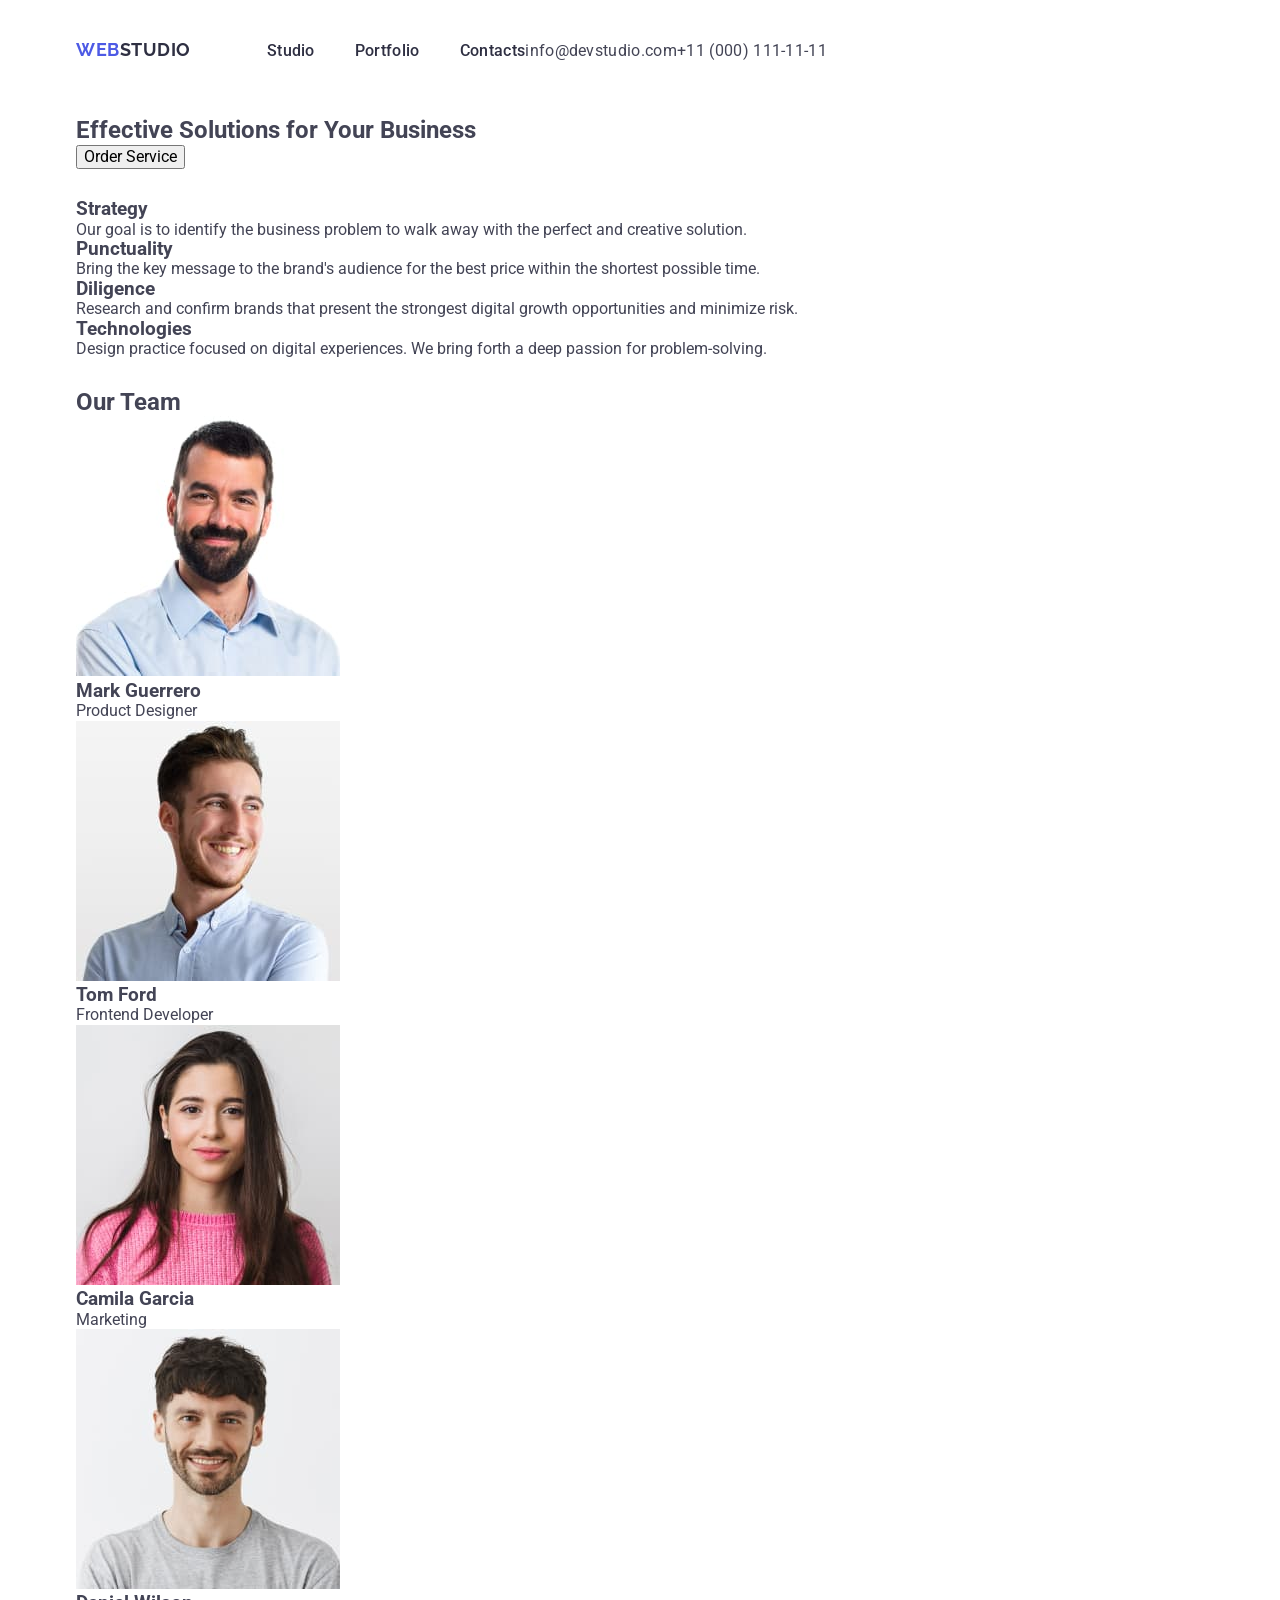
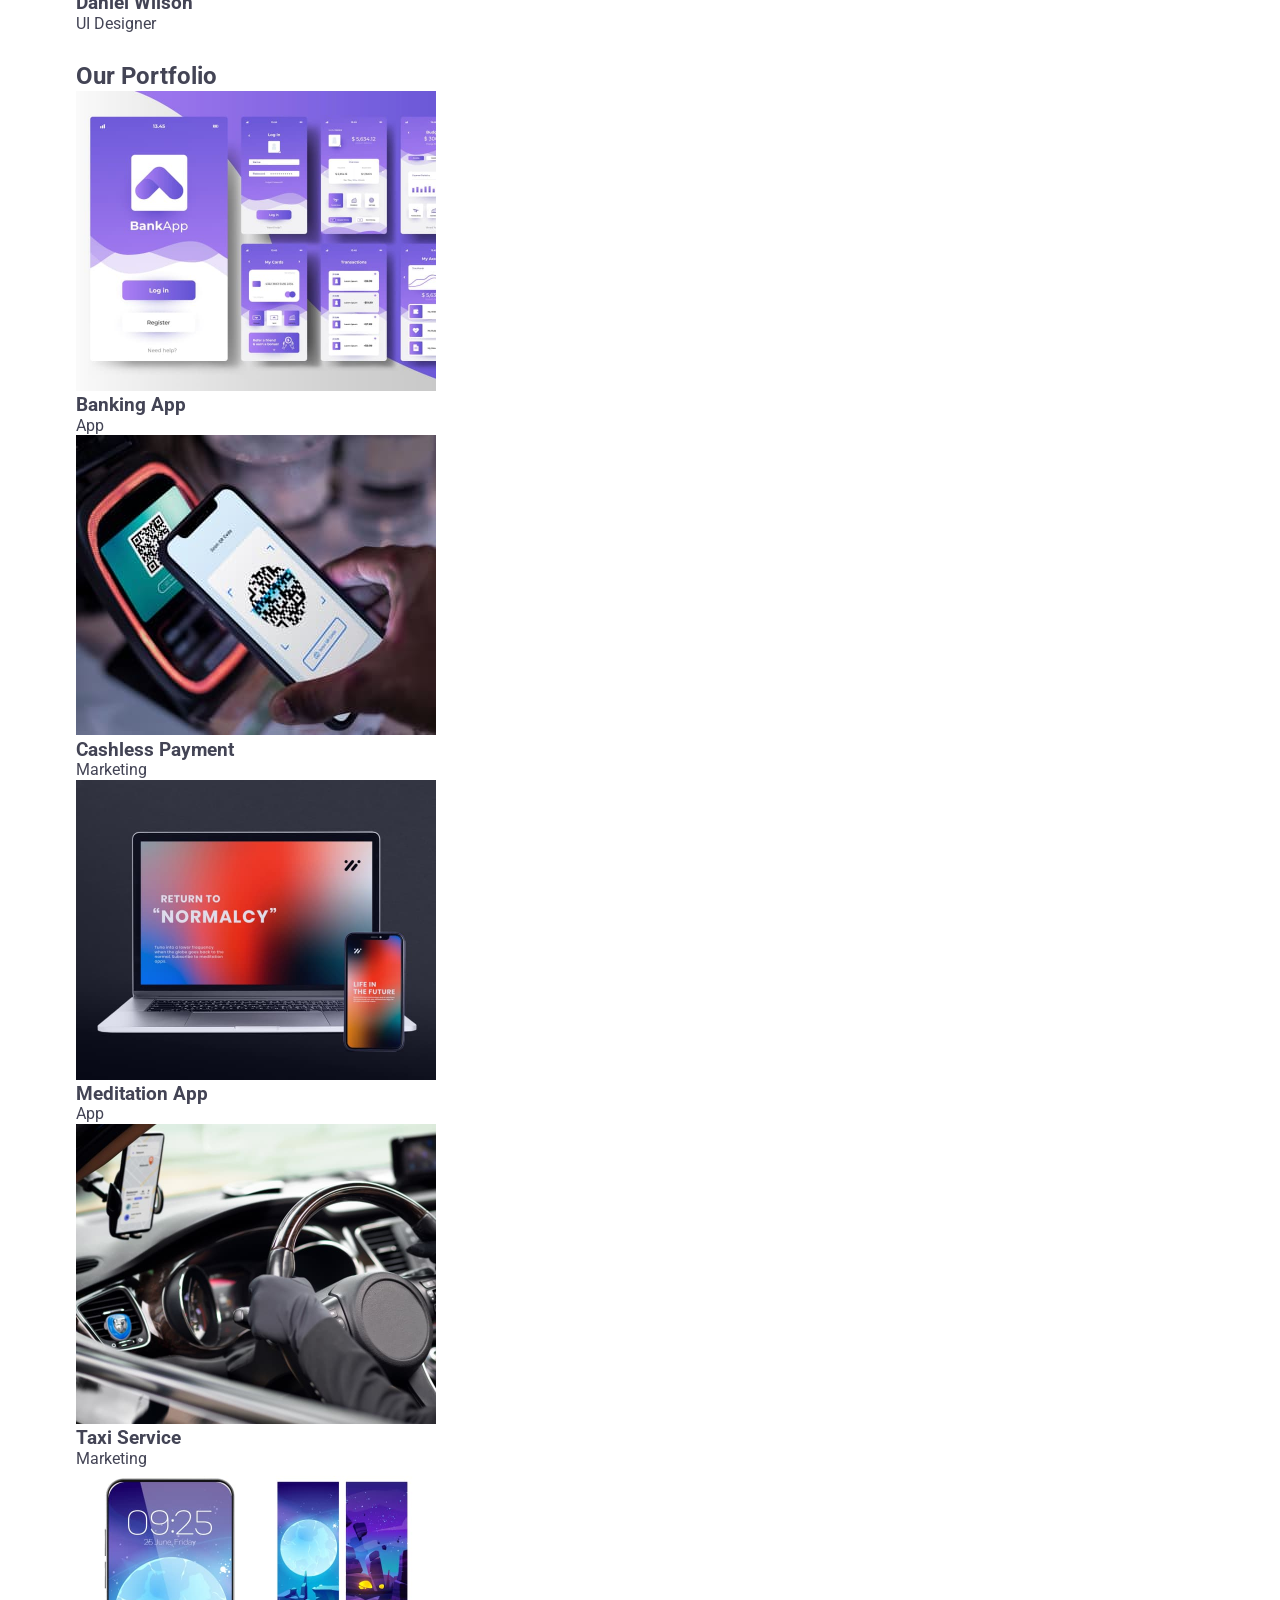
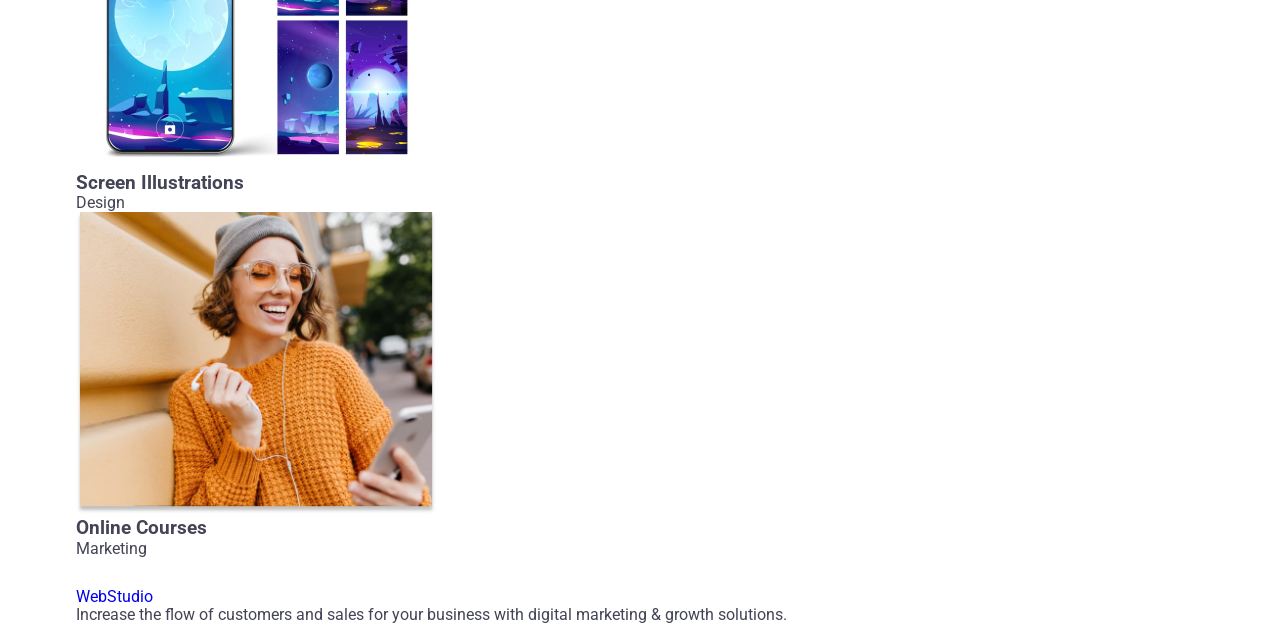
==== commit bc707542: "add styles" ====
--- a/index.html
+++ b/index.html
@@ -17,122 +17,134 @@
 <body>
 
     <header class="header">
-        <nav class="header-navigation">
-            <a class="header-logo" href="./index.html">Web<span class="header-logo-accent">Studio</span></a>
-            <ul class="header-menu-list">
-                <li class="header-menu-item">
-                    <a class="header-menu-link" href="./index.html">Studio</a>
-                </li>
-                <li class="header-menu-item">
-                    <a class="header-menu-link" href="">Portfolio</a>
-                </li>
-                <li class="header-menu-item">
-                    <a class="header-menu-link" href="">Contacts</a>
-                </li>
+        <div class="container header-container">
+            <nav class="header-navigation">
+                <a class="header-logo" href="./index.html">Web<span class="header-logo-accent">Studio</span></a>
+                <ul class="header-menu-list">
+                    <li class="header-menu-item">
+                        <a class="header-menu-link" href="./index.html">Studio</a>
+                    </li>
+                    <li class="header-menu-item">
+                        <a class="header-menu-link" href="">Portfolio</a>
+                    </li>
+                    <li class="header-menu-item">
+                        <a class="header-menu-link" href="">Contacts</a>
+                    </li>
+                </ul>
+            </nav>
+        <address class="header-address">
+            <ul class="header-address-list">
+                <li class="header-address-item"><a class="header-address-link" href="mailto:info@devstudio.com">info@devstudio.com</a></li>
+                <li class="header-address-item"><a class="header-address-link" href="tel:+110001111111">+11 (000) 111-11-11</a></li>
             </ul>
-        </nav>
-    <address class="header-address">
-        <ul class="header-address-list">
-            <li class="header-address-item"><a class="header-address-link" href="mailto:info@devstudio.com">info@devstudio.com</a></li>
-            <li class="header-address-item"><a class="header-address-link" href="tel:+110001111111">+11 (000) 111-11-11</a></li>
-        </ul>
-    </address>
+        </address>
+        </div>
 
 </header>
 
 <main>
 
 <section class="hero">
-<h1 class="hero-title">Effective Solutions for Your Business</h1>
-<button type="button" class="hero-btn">Order Service</button>
+<div class="container">
+    <h1 class="hero-title">Effective Solutions for Your Business</h1>
+    <button type="button" class="hero-btn">Order Service</button>
+</div>
 </section>
-   
+
 <section class="feature">
-    <h2 class="feature-tittle">list</h2>
-        <ul class="feature-list">
-            <li class="feature-item">
-                <h3 class="feature-subtitle">Strategy</h3>
-                <p class="feature-text">Our goal is to identify the business
-                problem to walk away with the perfect and creative solution.</p>
-            </li>
-            <li class="feature-item">
-                <h3 class="feature-subtitle">Punctuality</h3>
-                <p class="feature-text">Bring the key message to the brand's audience for the best price within the shortest possible time.</p>
-            </li>
-            <li class="feature-item">
-                <h3 class="feature-subtitle">Diligence</h3>
-                <p class="feature-text">Research and confirm brands that present the strongest digital growth opportunities and minimize risk.</p>
-            </li>
-            <li class="feature-item">
-                <h3 class="feature-subtitle">Technologies</h3>
-                <p class="feature-text">Design practice focused on digital experiences. We bring forth a deep passion for problem-solving.</p>
-            </li>
-        </ul>
+    <div class="container">
+        <h2 class="visually-hidden">list</h2>
+            <ul class="feature-list">
+                <li class="feature-item">
+                    <h3 class="feature-subtitle">Strategy</h3>
+                    <p class="feature-text">Our goal is to identify the business
+                    problem to walk away with the perfect and creative solution.</p>
+                </li>
+                <li class="feature-item">
+                    <h3 class="feature-subtitle">Punctuality</h3>
+                    <p class="feature-text">Bring the key message to the brand's audience for the best price within the shortest possible time.</p>
+                </li>
+                <li class="feature-item">
+                    <h3 class="feature-subtitle">Diligence</h3>
+                    <p class="feature-text">Research and confirm brands that present the strongest digital growth opportunities and minimize risk.</p>
+                </li>
+                <li class="feature-item">
+                    <h3 class="feature-subtitle">Technologies</h3>
+                    <p class="feature-text">Design practice focused on digital experiences. We bring forth a deep passion for problem-solving.</p>
+                </li>
+            </ul>
+    </div>
 </section>
 
 <section class="team">
-    <h2 class="team-title">Our Team</h2>
-    <ul class="team-list">
-        <li class="team-item"><img src="./images/mark.jpg" alt="Mark Guerrero" width="264">
-<h3 class="team-subtitle">Mark Guerrero</h3>
-<p class="team-text">Product Designer</p>
-</li>
-        <li class="team-item"><img src="./images/tom.jpg" alt="Tom Ford" width="264">
-<h3 class="team-subtitle">Tom Ford</h3>
-<p class="team-text">Frontend Developer</p>
-</li>
-        <li class="team-item"><img src="./images/camila.jpg" alt="Camila Garcia" width="264">
-<h3 class="team-subtitle">Camila Garcia</h3>
-<p class="team-text">Marketing</p>
-</li>
-        <li class="team-item"><img src="./images/daniel.jpg" alt="Daniel Wilson" width="264">
-<h3 class="team-subtitle">Daniel Wilson</h3>
-<p class="team-text">UI Designer</p>
-</li>
-    </ul>
+    <div class="container">
+        <h2 class="team-title">Our Team</h2>
+        <ul class="team-list">
+            <li class="team-item"><img src="./images/mark.jpg" alt="Mark Guerrero" width="264">
+    <h3 class="team-subtitle">Mark Guerrero</h3>
+    <p class="team-text">Product Designer</p>
+    </li>
+            <li class="team-item"><img src="./images/tom.jpg" alt="Tom Ford" width="264">
+    <h3 class="team-subtitle">Tom Ford</h3>
+    <p class="team-text">Frontend Developer</p>
+    </li>
+            <li class="team-item"><img src="./images/camila.jpg" alt="Camila Garcia" width="264">
+    <h3 class="team-subtitle">Camila Garcia</h3>
+    <p class="team-text">Marketing</p>
+    </li>
+            <li class="team-item"><img src="./images/daniel.jpg" alt="Daniel Wilson" width="264">
+    <h3 class="team-subtitle">Daniel Wilson</h3>
+    <p class="team-text">UI Designer</p>
+    </li>
+        </ul>
+    </div>
     </section>
 
 <section class="portfolio">
-    <h2 class="portfolio-title">Our Portfolio</h2>
-    <ul class="portfolio-list">
-        <li class="portfolio-item">
-            <img src="./images/banking.jpg" alt="App screens" width="360">
-            <h3 class="portfolio-subtitle">Banking App</h3>
-            <p class="portfolio-text">App</p>
-        </li>
-        <li class="portfolio-item">
-            <img src="./images/payment.jpg" alt="Phone payment" width="360">
-            <h3 class="portfolio-subtitle">Cashless Payment</h3>
-            <p class="portfolio-text">Marketing</p>
-        </li>
-        <li class="portfolio-item">
-            <img src="./images/meditation.jpg" alt="Laptop and phone" width="360">
-            <h3 class="portfolio-subtitle">Meditation App</h3>
-            <p class="portfolio-text">App</p>
-        </li>
-        <li class="portfolio-item">
-            <img src="./images/taxi.jpg" alt="Drive car" width="360">
-            <h3 class="portfolio-subtitle">Taxi Service</h3>
-            <p class="portfolio-text">Marketing</p>
-        </li>
-        <li class="portfolio-item">
-            <img src="./images/screen.jpg" alt="Phone screens" width="360">
-            <h3 class="portfolio-subtitle">Screen Illustrations</h3>
-            <p class="portfolio-text">Design</p>
-        </li>
-        <li class="portfolio-item">
-            <img src="./images/courses.jpg" alt="Girl with phone" width="360">
-            <h3 class="portfolio-subtitle">Online Courses</h3>
-            <p class="portfolio-text">Marketing</p>
-        </li>
-    </ul>
+    <div class="container">
+        <h2 class="portfolio-title">Our Portfolio</h2>
+        <ul class="portfolio-list">
+            <li class="portfolio-item">
+                <img src="./images/banking.jpg" alt="App screens" width="360">
+                <h3 class="portfolio-subtitle">Banking App</h3>
+                <p class="portfolio-text">App</p>
+            </li>
+            <li class="portfolio-item">
+                <img src="./images/payment.jpg" alt="Phone payment" width="360">
+                <h3 class="portfolio-subtitle">Cashless Payment</h3>
+                <p class="portfolio-text">Marketing</p>
+            </li>
+            <li class="portfolio-item">
+                <img src="./images/meditation.jpg" alt="Laptop and phone" width="360">
+                <h3 class="portfolio-subtitle">Meditation App</h3>
+                <p class="portfolio-text">App</p>
+            </li>
+            <li class="portfolio-item">
+                <img src="./images/taxi.jpg" alt="Drive car" width="360">
+                <h3 class="portfolio-subtitle">Taxi Service</h3>
+                <p class="portfolio-text">Marketing</p>
+            </li>
+            <li class="portfolio-item">
+                <img src="./images/screen.jpg" alt="Phone screens" width="360">
+                <h3 class="portfolio-subtitle">Screen Illustrations</h3>
+                <p class="portfolio-text">Design</p>
+            </li>
+            <li class="portfolio-item">
+                <img src="./images/courses.jpg" alt="Girl with phone" width="360">
+                <h3 class="portfolio-subtitle">Online Courses</h3>
+                <p class="portfolio-text">Marketing</p>
+            </li>
+        </ul>
+    </div>
 </section>
 
     </main>
 
     <footer class="footer">
-        <a class="footer-logo" href="./index.html">Web<span class="footer-logo-accent">Studio</span></a>
-    <p class="foter-text">Increase the flow of customers and sales for your business with digital marketing & growth solutions.</p>
+        <div class="container">
+            <a class="footer-logo" href="./index.html">Web<span class="footer-logo-accent">Studio</span></a>
+        <p class="foter-text">Increase the flow of customers and sales for your business with digital marketing & growth solutions.</p>
+        </div>
     </footer>
 </body>
 </html>
--- a/css/styles.css
+++ b/css/styles.css
@@ -3,18 +3,57 @@
     color: #434455;
     background-color: #FFFFFF;
 }
+
 ul {
 list-style-type: none;
-}
+margin-top: 0;
+margin-bottom: 0;
+padding-left: 0;
+}
+
 a {
 text-decoration: none;
 }
 
+.container {
+    width: 1158px;
+    padding: 15px;
+    padding-right: 15px;
+    margin: 0 auto;
+}
+
+p,h1,h2,h3,h4,h5,h6 {
+    margin-top: 0;
+    margin-bottom: 0;
+}
+
+.visually-hidden {
+    position: absolute;
+    width: 1px;
+    height: 1px;
+    margin: -1px;
+    border: 0;
+    padding: 0;
+
+    white-space: nowrap;
+    clip-path: inset(100%);
+    clip: rect(0 0 0 0);
+    overflow: hidden;
+}
 /* -------------------------HEADER------------------------- */
 
-.header {}
-
-.header-navigation {}
+.header {
+    padding-top: 24px;
+    padding-bottom: 24px;
+}
+
+.header-container{
+display: flex;
+}
+
+.header-navigation {
+    display: flex;
+}
 
 .header-logo {
     font-family: "Raleway", sans-serif;
@@ -24,13 +63,17 @@
         letter-spacing: 0.03em;
         text-transform: uppercase;
         color: #4d5ae5;
+        margin-right: 76px;
 }
 
 .header-logo-accent {
     color: #2e2f42;
 }
 
-.header-menu-list {}
+.header-menu-list {
+    display: flex;
+    gap: 40px;
+}
 
 .header-menu-item {}
 
@@ -51,9 +94,13 @@
 .header-address{
     font-style: normal;
 }
-.header-address-list {}
-
-.header-address-item {}
+.header-address-list {
+    display: flex;
+    
+}
+
+.header-address-item {
+}
 
 .header-address-link {
     font-weight: 400;
@@ -61,7 +108,7 @@
         line-height: 1.5;
         letter-spacing: 0.02em;
         color: #434455;
-}
+        
 
 .header-address-link:hover,
 .header-address-link:focus {
@@ -73,6 +120,8 @@
 /* -------------------------HERO------------------------- */
 .hero {
     background: #2e2f42;
+    padding-top: 188px;
+    padding-bottom: 188px;
 }
 
 .hero-title {
@@ -81,6 +130,10 @@
         letter-spacing: 0.02em;
         text-align: center;
         color: #fff;
+        margin-bottom: 48px;
+        max-width: 496px;
+        margin: 0 auto;
+        margin-bottom: 48px;
 }
 
 .hero-btn {
@@ -92,6 +145,8 @@
         color: #fff;
         background: #4d5ae5;
         cursor: pointer;
+        display: block;
+        margin: 0 auto;
 }
 
 .hero-btn:hover,
@@ -103,7 +158,10 @@
 
 /* -------------------------FEATURE------------------------- */
 
-.feature {}
+.feature {
+    padding-top: 120px;
+    padding-bottom: 120px;
+}
 
 .feature-tittle {
     
@@ -119,6 +177,7 @@
         line-height: 1.2;
         letter-spacing: 0.02em;
         color: #2e2f42;
+        margin-bottom: 8px;
 }
 
 .feature-text {
@@ -133,6 +192,8 @@
 /* -------------------------TEAM------------------------- */
 .team {
     background: #f4f4fd;
+    padding-top: 120px;
+    padding-bottom: 120px;
 }
 
 .team-title {
@@ -142,6 +203,7 @@
         text-align: center;
         text-transform: capitalize;
         color: #2e2f42;
+        margin-bottom: 72px;
 }
 
 .team-list {}
@@ -169,7 +231,10 @@
 /* -------------------------------------------------- */
 
 /* -------------------------PORTFOLIO------------------------- */
-.portfolio {}
+.portfolio {
+    padding-top: 120px;
+    padding-bottom: 120px;
+}
 
 .portfolio-title {
         font-size: 36px;
@@ -178,6 +243,7 @@
         text-align: center;
         text-transform: capitalize;
         color: #2e2f42;
+        margin-bottom: 72px;
 }
 
 .portfolio-list {}
@@ -206,6 +272,8 @@
 
 .footer {
     background: #2e2f42;
+    padding-top: 100px;
+    padding-bottom: 100px;
 }
 
 .footer-logo {
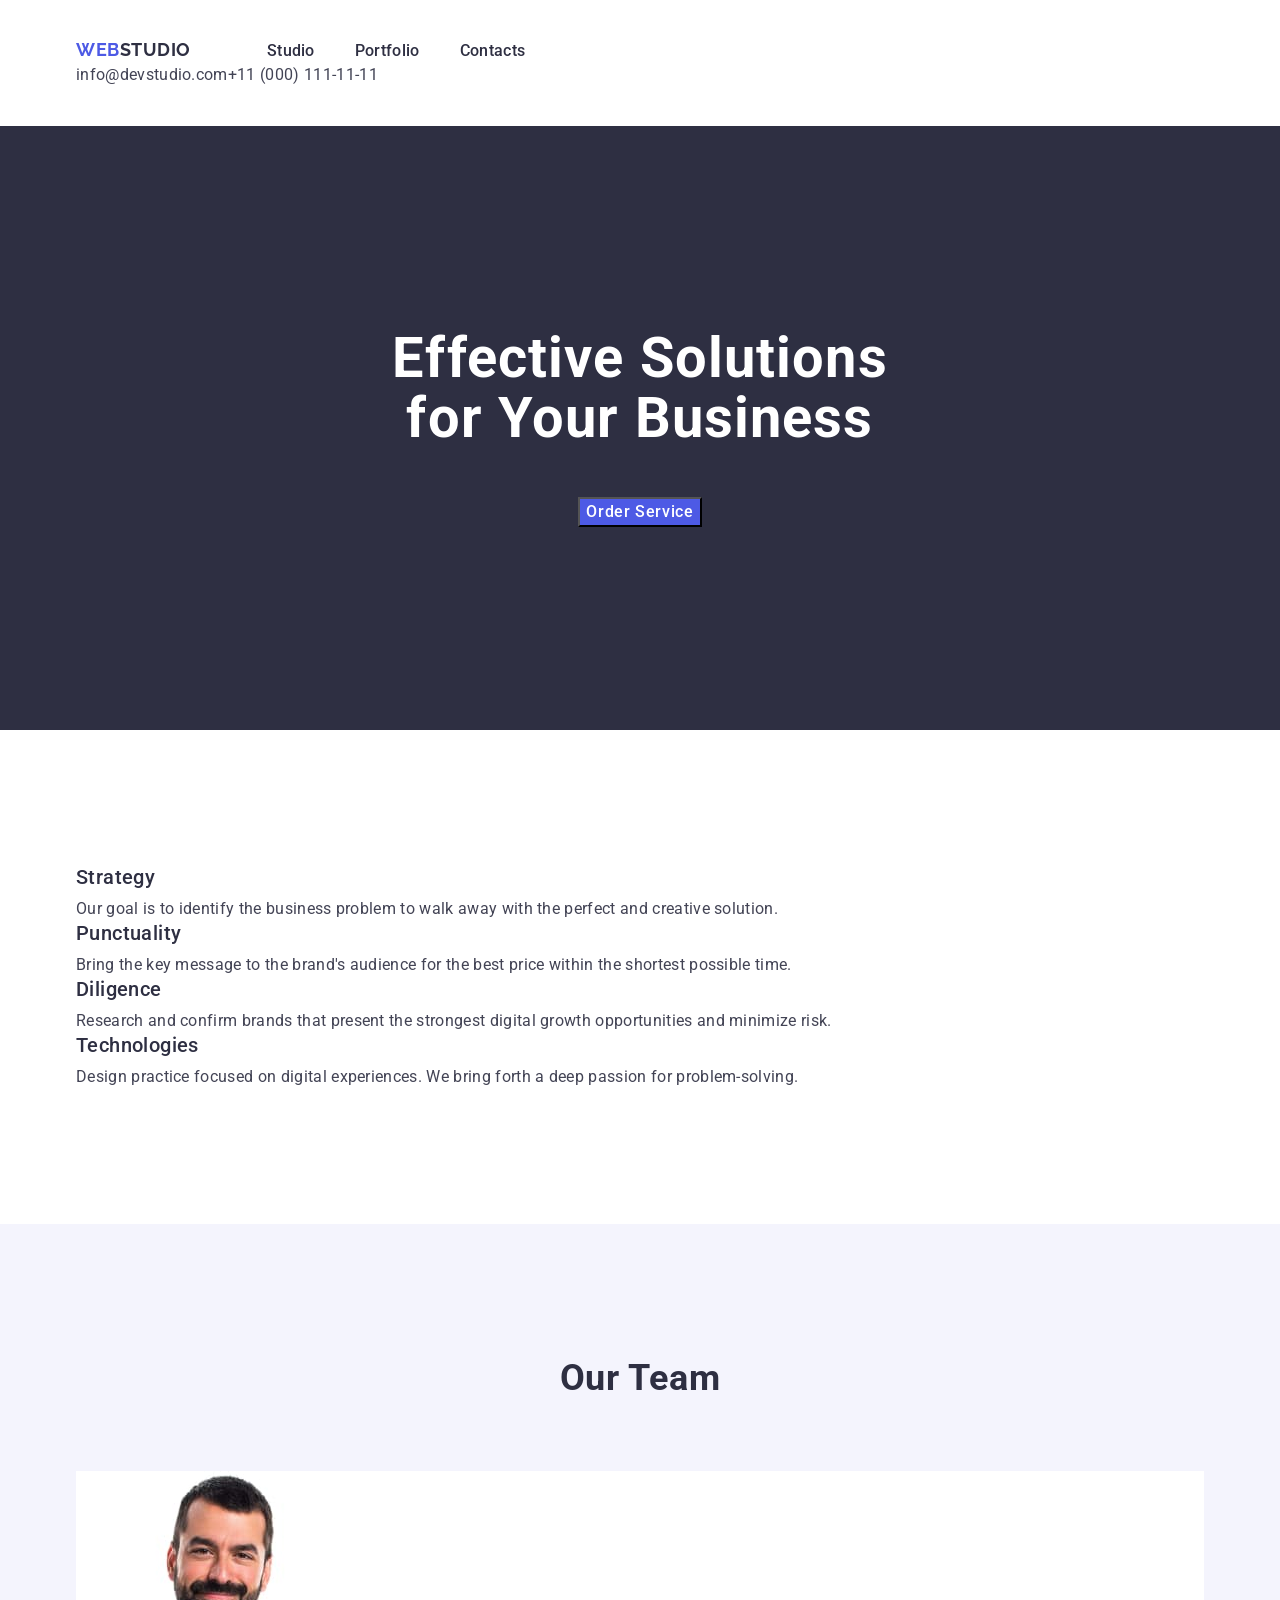
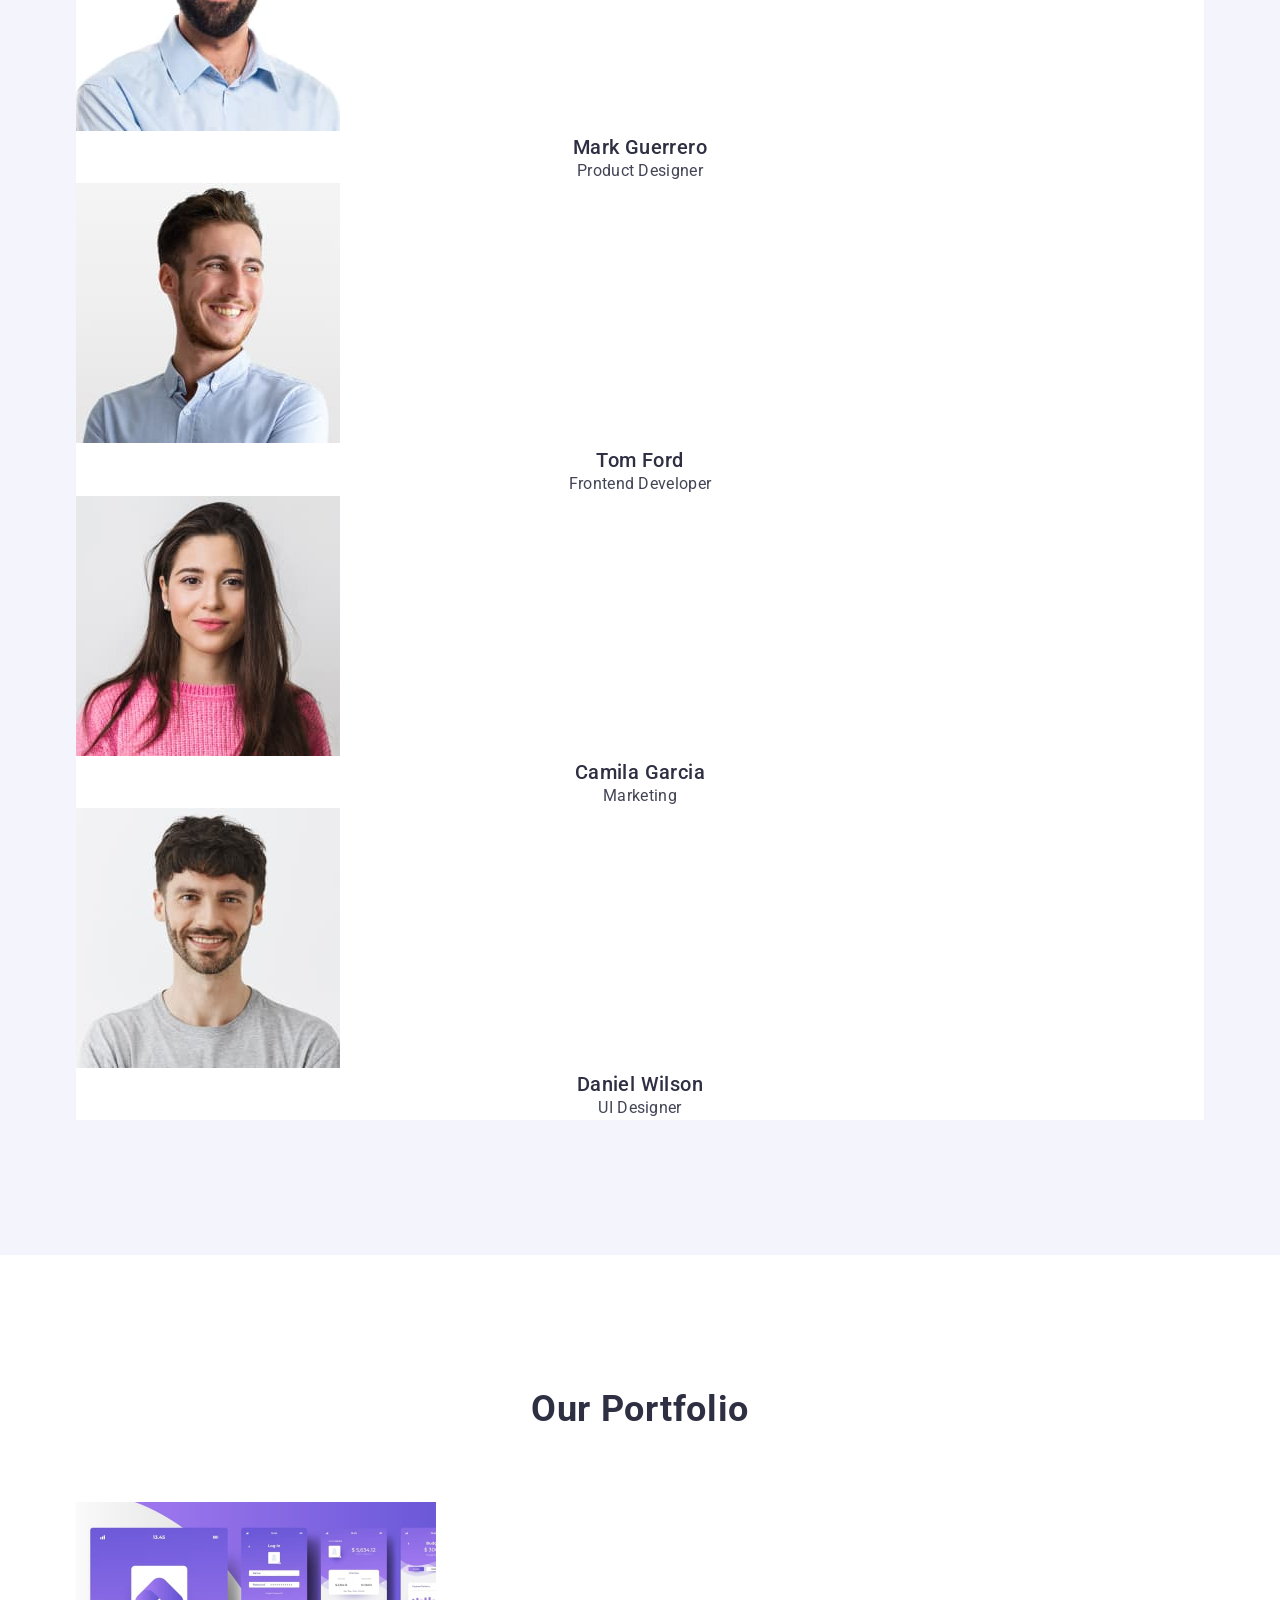
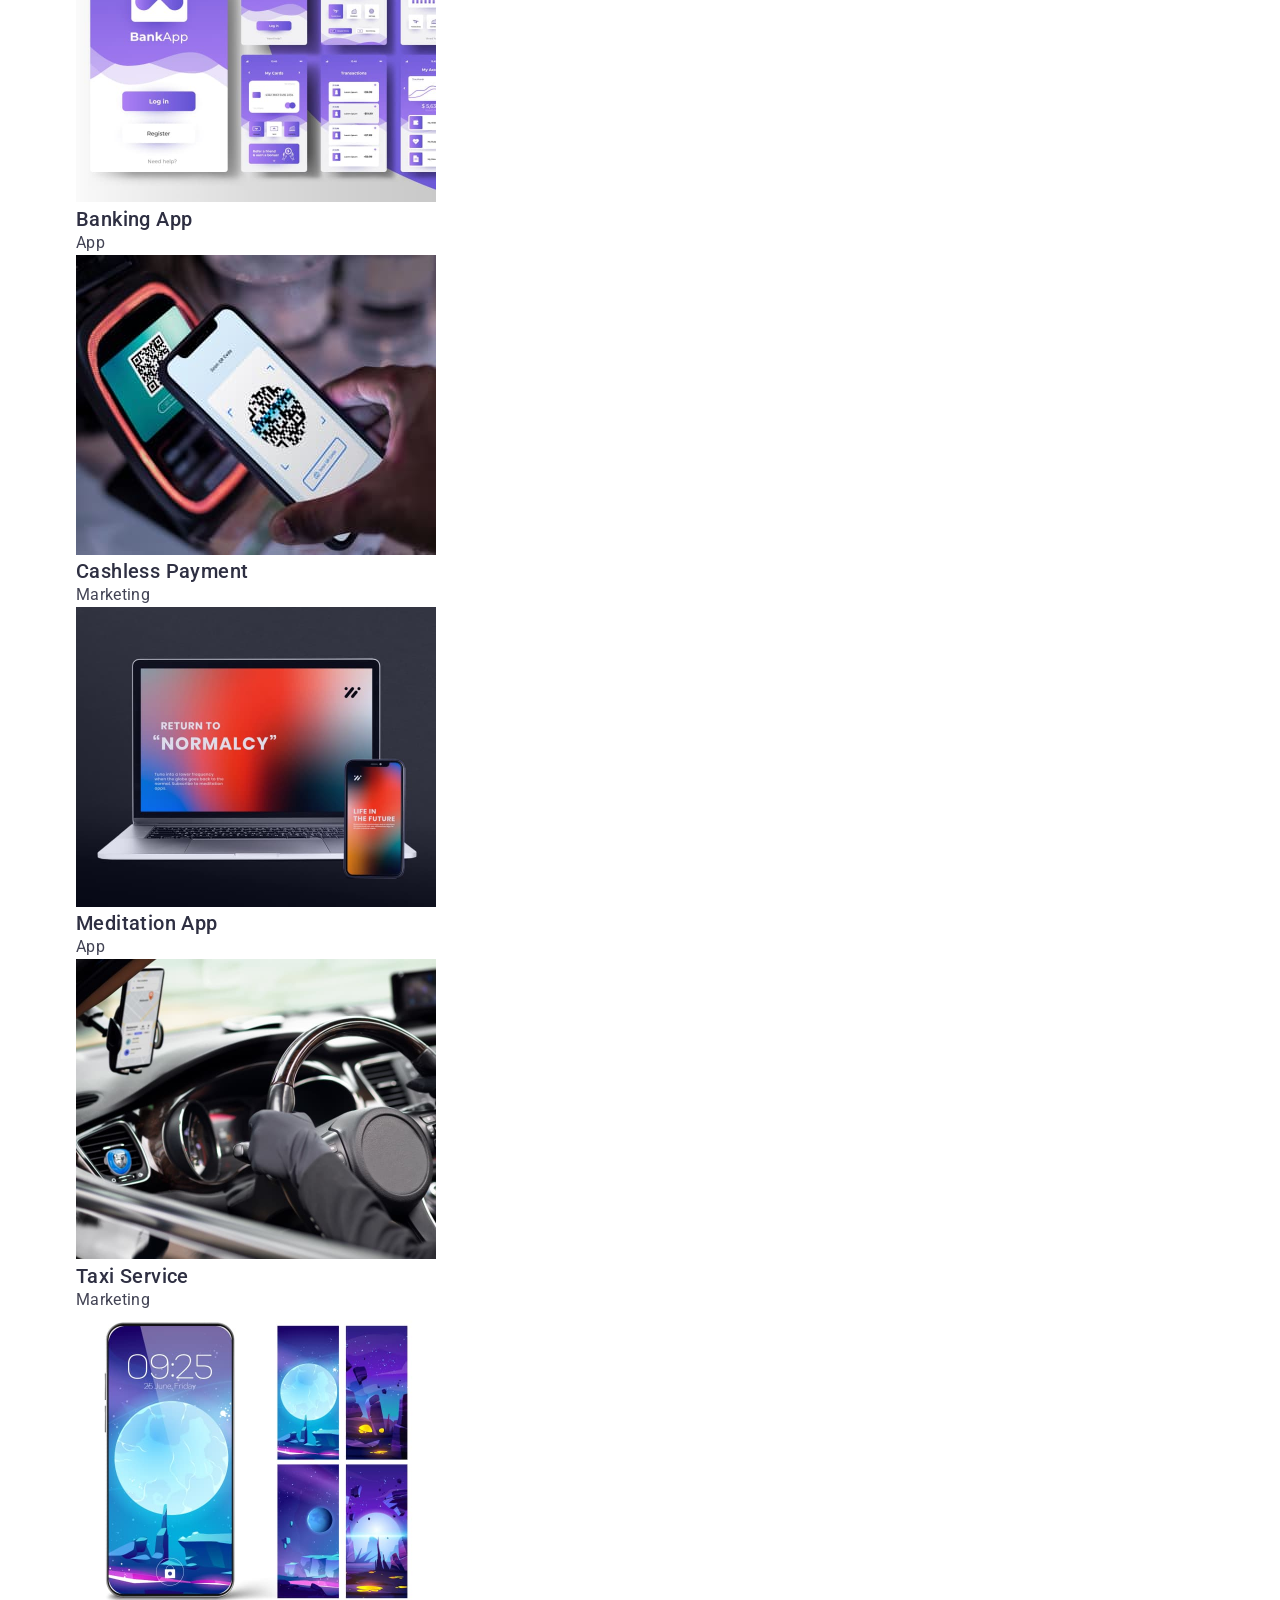
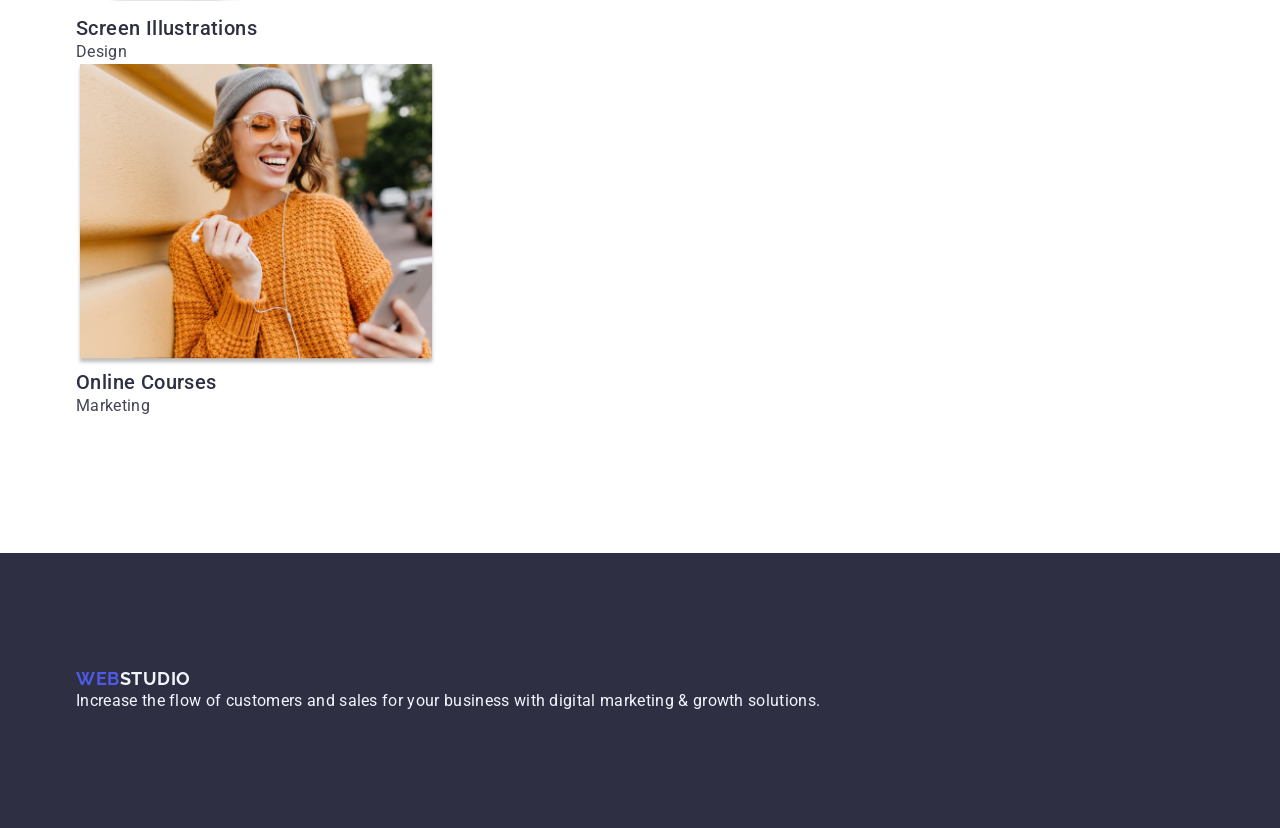
==== commit 3ba97a24: "add files" ====
--- a/index.html
+++ b/index.html
@@ -17,7 +17,7 @@
 <body>
 
     <header class="header">
-        <div class="container header-container">
+        <div class="container e">
             <nav class="header-navigation">
                 <a class="header-logo" href="./index.html">Web<span class="header-logo-accent">Studio</span></a>
                 <ul class="header-menu-list">
--- a/css/styles.css
+++ b/css/styles.css
@@ -108,7 +108,7 @@
         line-height: 1.5;
         letter-spacing: 0.02em;
         color: #434455;
-        
+}
 
 .header-address-link:hover,
 .header-address-link:focus {
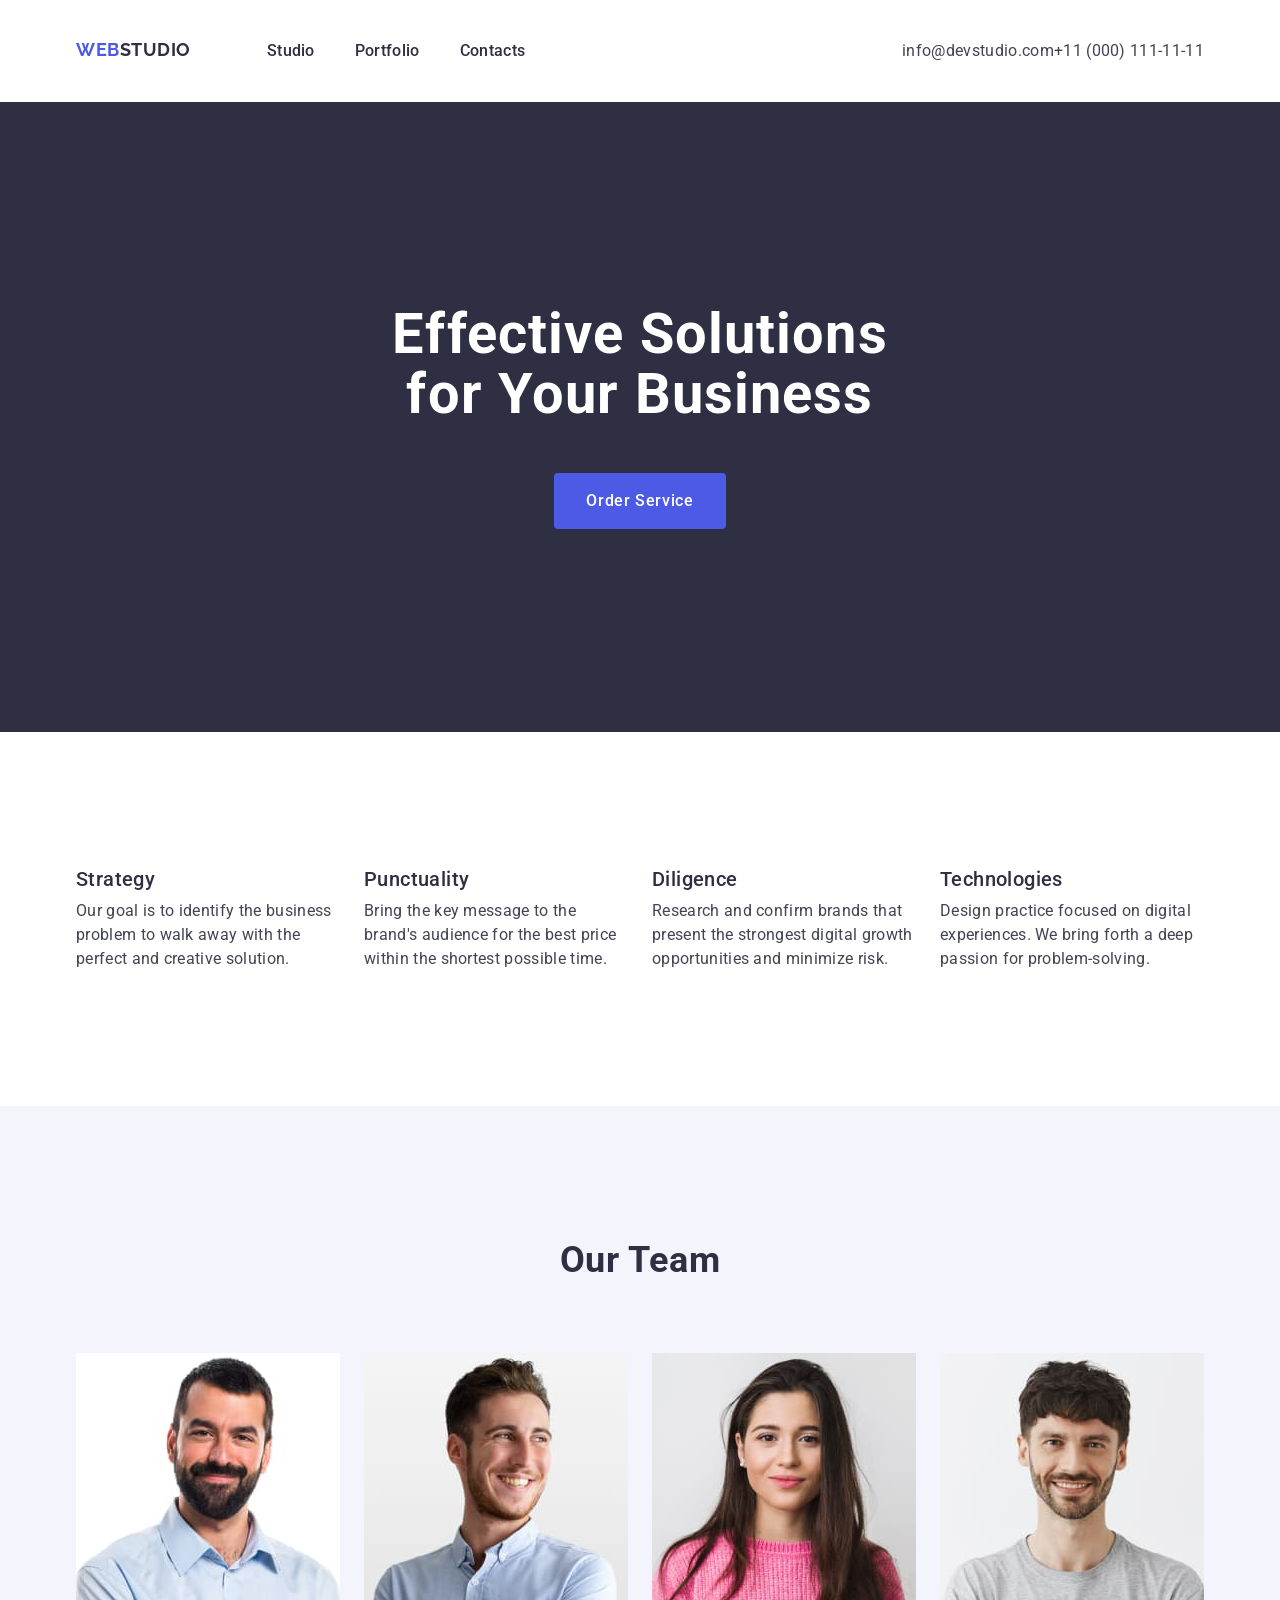
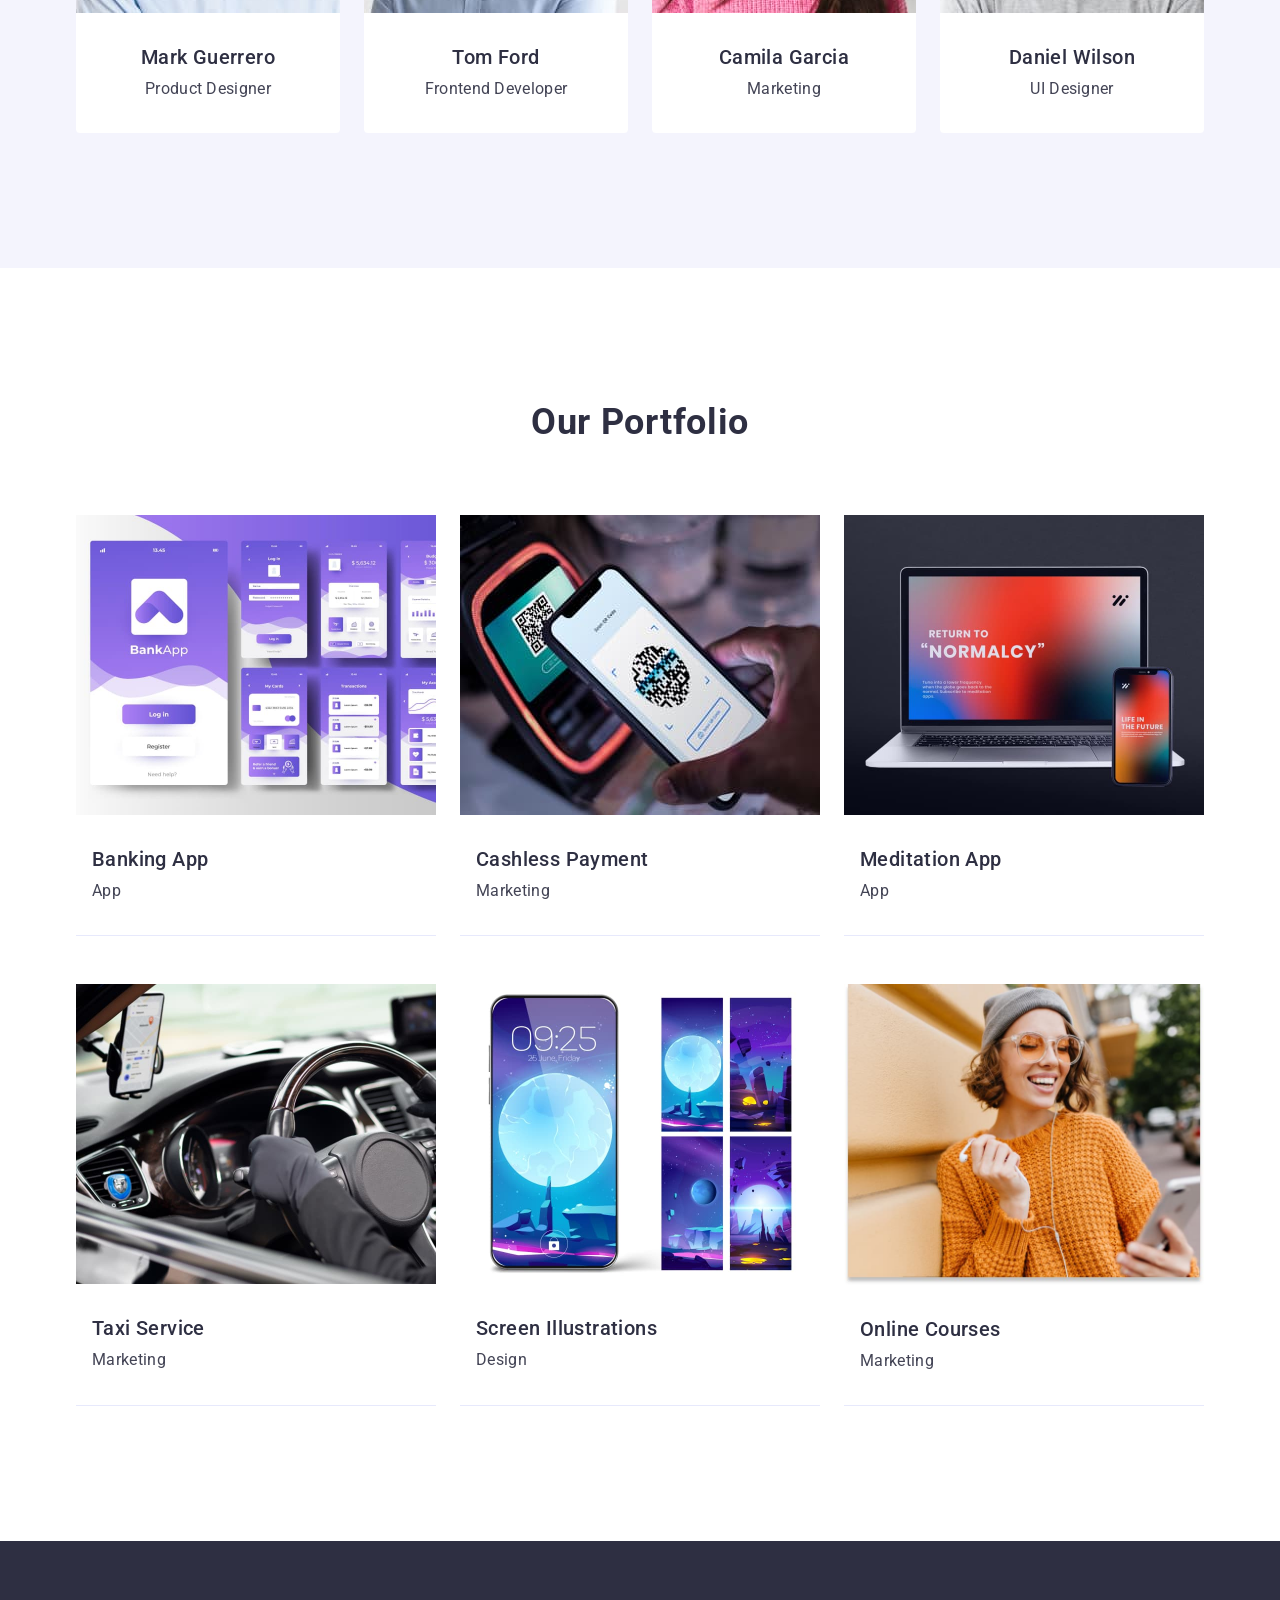
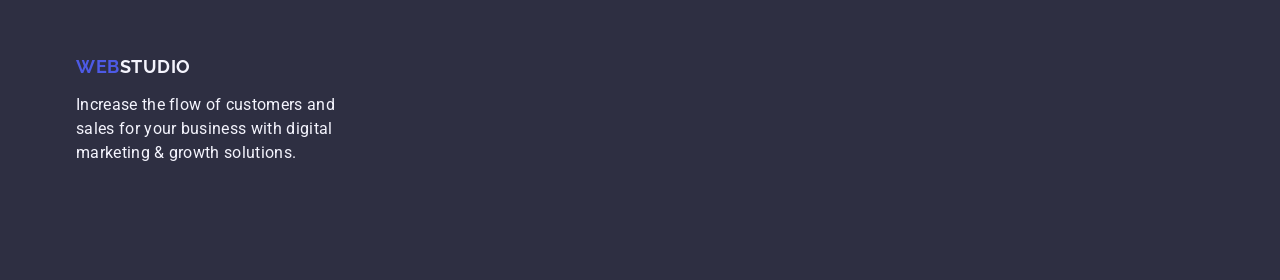
==== commit 835c4f5a: "add new files" ====
--- a/index.html
+++ b/index.html
@@ -17,7 +17,7 @@
 <body>
 
     <header class="header">
-        <div class="container e">
+        <div class="container header-container">
             <nav class="header-navigation">
                 <a class="header-logo" href="./index.html">Web<span class="header-logo-accent">Studio</span></a>
                 <ul class="header-menu-list">
@@ -51,7 +51,7 @@
 </div>
 </section>
 
-<section class="feature">
+<section class="feature section">
     <div class="container">
         <h2 class="visually-hidden">list</h2>
             <ul class="feature-list">
@@ -76,23 +76,23 @@
     </div>
 </section>
 
-<section class="team">
+<section class="team section">
     <div class="container">
         <h2 class="team-title">Our Team</h2>
         <ul class="team-list">
-            <li class="team-item"><img src="./images/mark.jpg" alt="Mark Guerrero" width="264">
+            <li class="team-item"><img class="team-image" src="./images/mark.jpg" alt="Mark Guerrero" width="264">
     <h3 class="team-subtitle">Mark Guerrero</h3>
     <p class="team-text">Product Designer</p>
     </li>
-            <li class="team-item"><img src="./images/tom.jpg" alt="Tom Ford" width="264">
+            <li class="team-item"><img class="team-image" src="./images/tom.jpg" alt="Tom Ford" width="264">
     <h3 class="team-subtitle">Tom Ford</h3>
     <p class="team-text">Frontend Developer</p>
     </li>
-            <li class="team-item"><img src="./images/camila.jpg" alt="Camila Garcia" width="264">
+            <li class="team-item"><img class="team-image" src="./images/camila.jpg" alt="Camila Garcia" width="264">
     <h3 class="team-subtitle">Camila Garcia</h3>
     <p class="team-text">Marketing</p>
     </li>
-            <li class="team-item"><img src="./images/daniel.jpg" alt="Daniel Wilson" width="264">
+            <li class="team-item"><img class="team-image" src="./images/daniel.jpg" alt="Daniel Wilson" width="264">
     <h3 class="team-subtitle">Daniel Wilson</h3>
     <p class="team-text">UI Designer</p>
     </li>
@@ -100,37 +100,37 @@
     </div>
     </section>
 
-<section class="portfolio">
+<section class="portfolio section">
     <div class="container">
         <h2 class="portfolio-title">Our Portfolio</h2>
         <ul class="portfolio-list">
             <li class="portfolio-item">
-                <img src="./images/banking.jpg" alt="App screens" width="360">
+                <img class="portfolio-image" src="./images/banking.jpg" alt="App screens" width="360">
                 <h3 class="portfolio-subtitle">Banking App</h3>
                 <p class="portfolio-text">App</p>
             </li>
             <li class="portfolio-item">
-                <img src="./images/payment.jpg" alt="Phone payment" width="360">
+                <img class="portfolio-image" src="./images/payment.jpg" alt="Phone payment" width="360">
                 <h3 class="portfolio-subtitle">Cashless Payment</h3>
                 <p class="portfolio-text">Marketing</p>
             </li>
             <li class="portfolio-item">
-                <img src="./images/meditation.jpg" alt="Laptop and phone" width="360">
+                <img class="portfolio-image" src="./images/meditation.jpg" alt="Laptop and phone" width="360">
                 <h3 class="portfolio-subtitle">Meditation App</h3>
                 <p class="portfolio-text">App</p>
             </li>
             <li class="portfolio-item">
-                <img src="./images/taxi.jpg" alt="Drive car" width="360">
+                <img class="portfolio-image" src="./images/taxi.jpg" alt="Drive car" width="360">
                 <h3 class="portfolio-subtitle">Taxi Service</h3>
                 <p class="portfolio-text">Marketing</p>
             </li>
             <li class="portfolio-item">
-                <img src="./images/screen.jpg" alt="Phone screens" width="360">
+                <img class="portfolio-image" src="./images/screen.jpg" alt="Phone screens" width="360">
                 <h3 class="portfolio-subtitle">Screen Illustrations</h3>
                 <p class="portfolio-text">Design</p>
             </li>
             <li class="portfolio-item">
-                <img src="./images/courses.jpg" alt="Girl with phone" width="360">
+                <img class="portfolio-image" src="./images/courses.jpg" alt="Girl with phone" width="360">
                 <h3 class="portfolio-subtitle">Online Courses</h3>
                 <p class="portfolio-text">Marketing</p>
             </li>
--- a/css/styles.css
+++ b/css/styles.css
@@ -22,9 +22,18 @@
     margin: 0 auto;
 }
 
+.section {
+    padding-top: 120px;
+    padding-bottom: 120px;
+}
+
 p,h1,h2,h3,h4,h5,h6 {
     margin-top: 0;
     margin-bottom: 0;
+}
+
+img {
+    display: block;
 }
 
 .visually-hidden {
@@ -45,10 +54,12 @@
 .header {
     padding-top: 24px;
     padding-bottom: 24px;
+    border-bottom: #404bbf;
 }
 
 .header-container{
 display: flex;
+
 }
 
 .header-navigation {
@@ -93,10 +104,11 @@
 
 .header-address{
     font-style: normal;
-}
+    margin-left: auto;
+}
+
 .header-address-list {
     display: flex;
-    
 }
 
 .header-address-item {
@@ -147,6 +159,9 @@
         cursor: pointer;
         display: block;
         margin: 0 auto;
+        padding: 16px 32px;
+        border-radius: 4px;
+        border: none;
 }
 
 .hero-btn:hover,
@@ -159,17 +174,21 @@
 /* -------------------------FEATURE------------------------- */
 
 .feature {
-    padding-top: 120px;
-    padding-bottom: 120px;
+
 }
 
 .feature-tittle {
     
 }
 
-.feature-list {}
-
-.feature-item {}
+.feature-list {
+    display: flex;
+    gap: 24px;
+}
+
+.feature-item {
+    width: calc((100% - 3 * 24px) / 4);
+}
 
 .feature-subtitle {
     font-weight: 500;
@@ -192,8 +211,6 @@
 /* -------------------------TEAM------------------------- */
 .team {
     background: #f4f4fd;
-    padding-top: 120px;
-    padding-bottom: 120px;
 }
 
 .team-title {
@@ -206,10 +223,19 @@
         margin-bottom: 72px;
 }
 
-.team-list {}
+.team-list {
+    display: flex;
+    gap: 24px;
+}
 
 .team-item {
     background-color: #FFFFFF;
+    width: calc((100% - 3 * 24px) / 4);
+    border-radius: 0 0 4px 4px;
+}
+
+.team-image {
+    margin-bottom: 32px;
 }
 
 .team-subtitle {
@@ -219,6 +245,7 @@
         letter-spacing: 0.02em;
         text-align: center;
         color: #2e2f42;
+        margin-bottom: 8px;
 }
 
 .team-text {
@@ -227,14 +254,15 @@
         letter-spacing: 0.02em;
         text-align: center;
         color: #434455;
+        padding-bottom: 32px;
 }
 /* -------------------------------------------------- */
 
 /* -------------------------PORTFOLIO------------------------- */
 .portfolio {
-    padding-top: 120px;
-    padding-bottom: 120px;
-}
+
+}
+    
 
 .portfolio-title {
         font-size: 36px;
@@ -246,9 +274,20 @@
         margin-bottom: 72px;
 }
 
-.portfolio-list {}
-
-.portfolio-item {}
+.portfolio-list {
+display: flex;
+flex-wrap: wrap;
+gap: 48px 24px;
+}
+
+.portfolio-item {
+    border-bottom: 1px solid #e7e9fc;
+    width: calc((100% - 2 * 24px) / 3);
+}
+
+.portfolio-image {
+
+}
 
 .portfolio-subtitle {
     font-weight: 500;
@@ -256,6 +295,9 @@
         line-height: 1.2;
         letter-spacing: 0.02em;
         color: #2e2f42;
+        padding-top: 32px;
+        padding-left: 16px;
+        padding-bottom: 8px;
 }
 
 .portfolio-text {
@@ -263,6 +305,8 @@
         line-height: 1.5;
         letter-spacing: 0.02em;
         color: #434455;
+        padding-left: 16px;
+        padding-bottom: 32px;
 }
 
 /* -------------------------------------------------- */
@@ -295,4 +339,6 @@
         line-height: 1.5;
         letter-spacing: 0.02em;
         color: #f4f4fd;
+        max-width: 264px;
+        margin-top: 16px;
 }
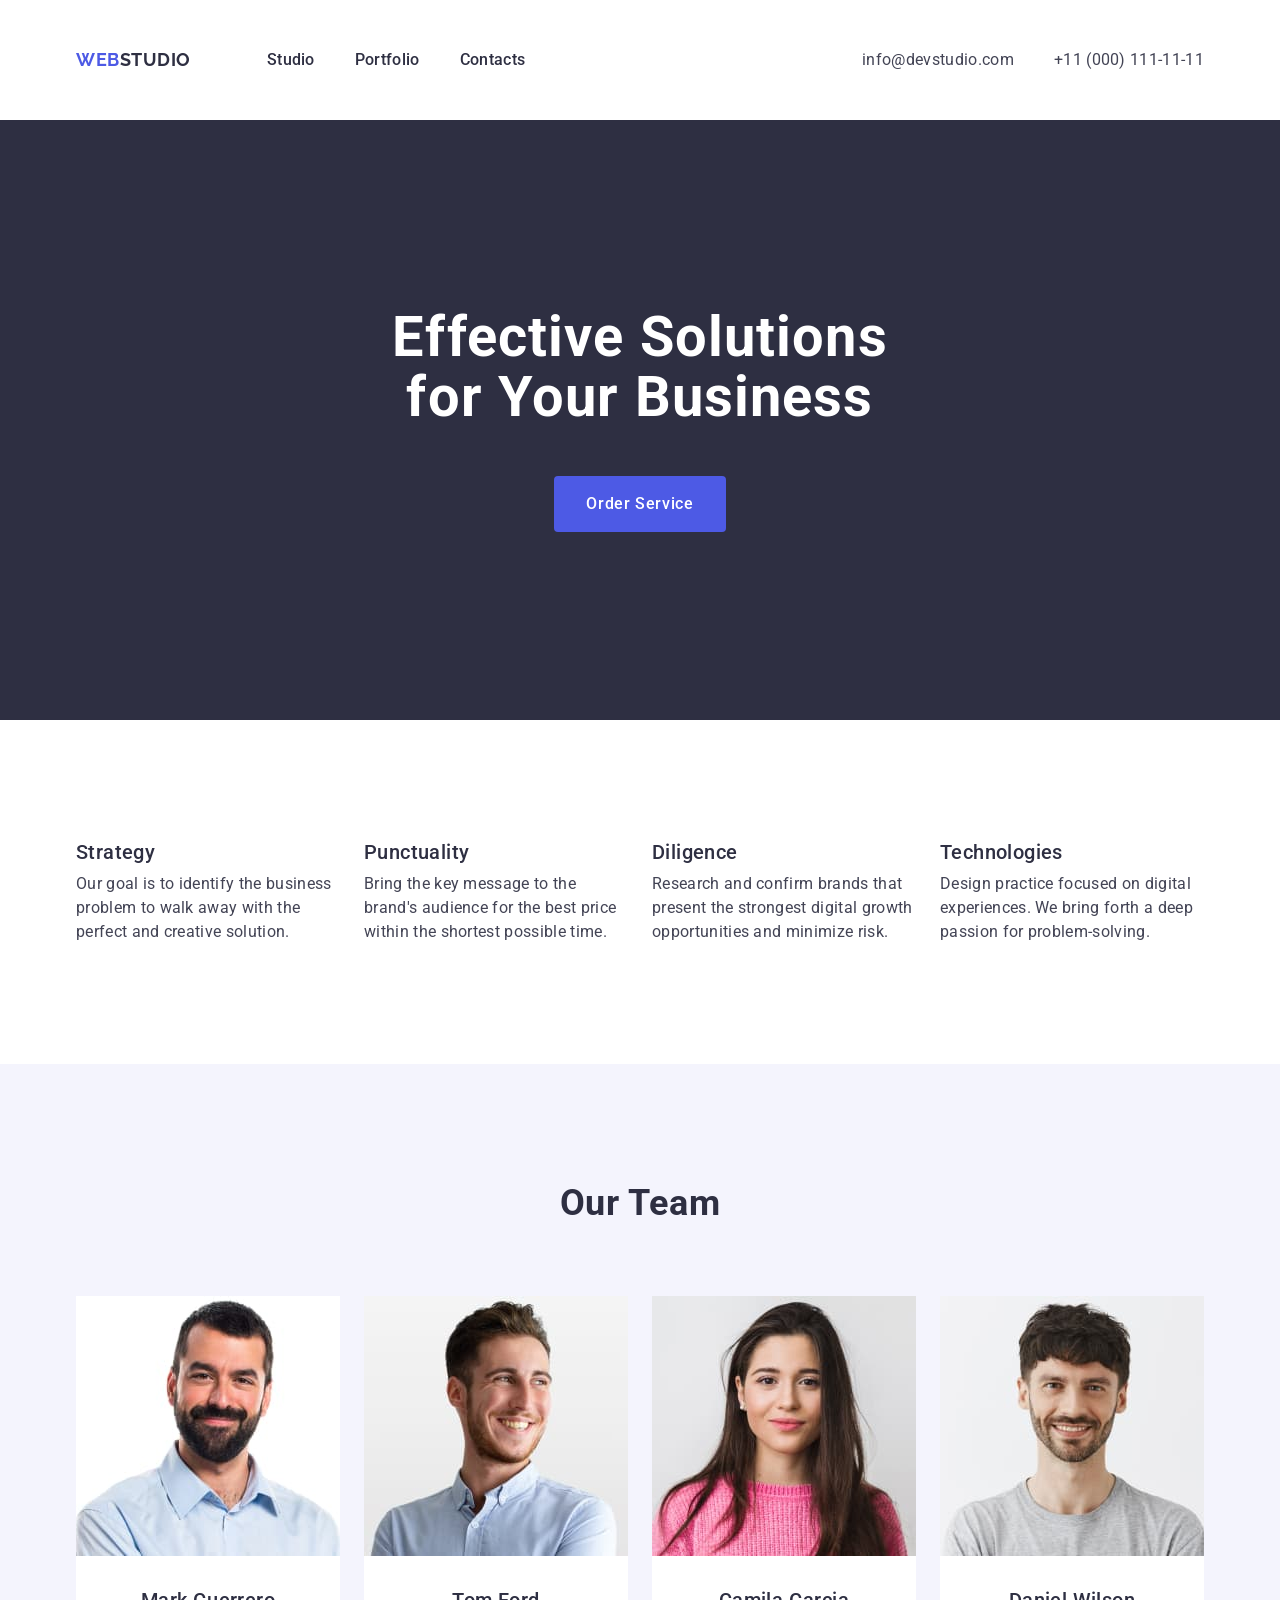
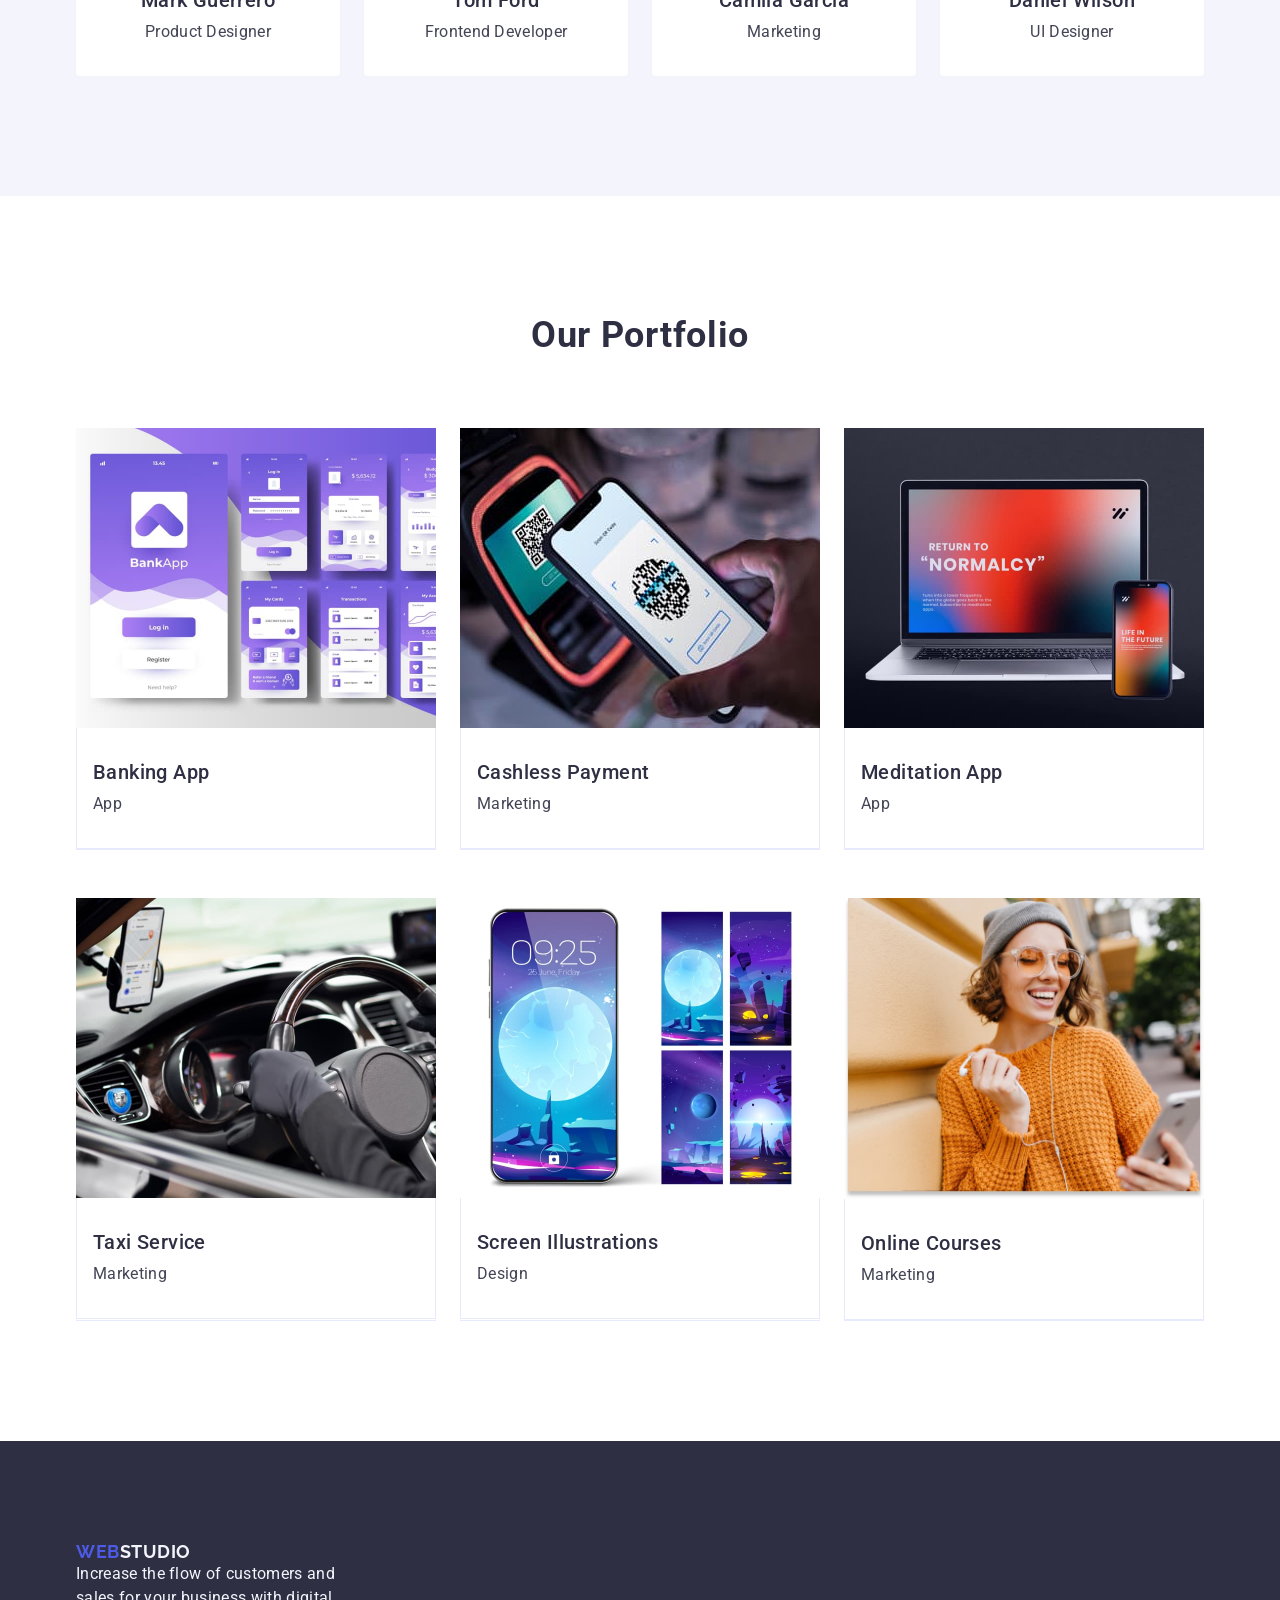
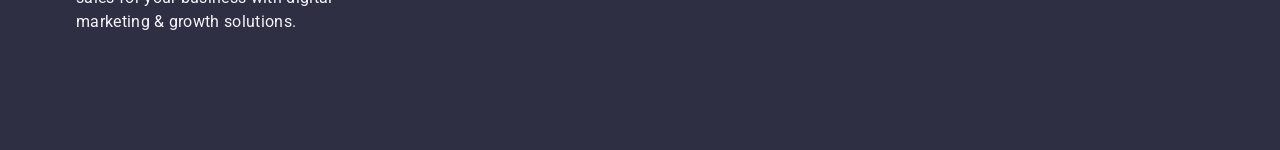
==== commit 6295bfcd: "add files" ====
--- a/index.html
+++ b/index.html
@@ -81,20 +81,28 @@
         <h2 class="team-title">Our Team</h2>
         <ul class="team-list">
             <li class="team-item"><img class="team-image" src="./images/mark.jpg" alt="Mark Guerrero" width="264">
-    <h3 class="team-subtitle">Mark Guerrero</h3>
-    <p class="team-text">Product Designer</p>
+    <div class="team-container">
+        <h3 class="team-subtitle">Mark Guerrero</h3>
+        <p class="team-text">Product Designer</p>
+    </div>
     </li>
             <li class="team-item"><img class="team-image" src="./images/tom.jpg" alt="Tom Ford" width="264">
-    <h3 class="team-subtitle">Tom Ford</h3>
-    <p class="team-text">Frontend Developer</p>
+    <div class="team-container">
+        <h3 class="team-subtitle">Tom Ford</h3>
+        <p class="team-text">Frontend Developer</p>
+    </div>
     </li>
             <li class="team-item"><img class="team-image" src="./images/camila.jpg" alt="Camila Garcia" width="264">
-    <h3 class="team-subtitle">Camila Garcia</h3>
-    <p class="team-text">Marketing</p>
+    <div class="team-container">
+        <h3 class="team-subtitle">Camila Garcia</h3>
+        <p class="team-text">Marketing</p>
+    </div>
     </li>
             <li class="team-item"><img class="team-image" src="./images/daniel.jpg" alt="Daniel Wilson" width="264">
-    <h3 class="team-subtitle">Daniel Wilson</h3>
-    <p class="team-text">UI Designer</p>
+    <div class="team-container">
+        <h3 class="team-subtitle">Daniel Wilson</h3>
+        <p class="team-text">UI Designer</p>
+    </div>
     </li>
         </ul>
     </div>
@@ -106,33 +114,45 @@
         <ul class="portfolio-list">
             <li class="portfolio-item">
                 <img class="portfolio-image" src="./images/banking.jpg" alt="App screens" width="360">
-                <h3 class="portfolio-subtitle">Banking App</h3>
-                <p class="portfolio-text">App</p>
+                <div class="portfolio-container">
+                    <h3 class="portfolio-subtitle">Banking App</h3>
+                    <p class="portfolio-text">App</p>
+                </div>
             </li>
             <li class="portfolio-item">
                 <img class="portfolio-image" src="./images/payment.jpg" alt="Phone payment" width="360">
-                <h3 class="portfolio-subtitle">Cashless Payment</h3>
-                <p class="portfolio-text">Marketing</p>
+                <div class="portfolio-container">
+                    <h3 class="portfolio-subtitle">Cashless Payment</h3>
+                    <p class="portfolio-text">Marketing</p>
+                </div>
             </li>
             <li class="portfolio-item">
                 <img class="portfolio-image" src="./images/meditation.jpg" alt="Laptop and phone" width="360">
-                <h3 class="portfolio-subtitle">Meditation App</h3>
-                <p class="portfolio-text">App</p>
+                <div class="portfolio-container">
+                    <h3 class="portfolio-subtitle">Meditation App</h3>
+                    <p class="portfolio-text">App</p>
+                </div>
             </li>
             <li class="portfolio-item">
                 <img class="portfolio-image" src="./images/taxi.jpg" alt="Drive car" width="360">
-                <h3 class="portfolio-subtitle">Taxi Service</h3>
-                <p class="portfolio-text">Marketing</p>
+                <div class="portfolio-container">
+                    <h3 class="portfolio-subtitle">Taxi Service</h3>
+                    <p class="portfolio-text">Marketing</p>
+                </div>
             </li>
             <li class="portfolio-item">
                 <img class="portfolio-image" src="./images/screen.jpg" alt="Phone screens" width="360">
-                <h3 class="portfolio-subtitle">Screen Illustrations</h3>
-                <p class="portfolio-text">Design</p>
+                <div class="portfolio-container">
+                    <h3 class="portfolio-subtitle">Screen Illustrations</h3>
+                    <p class="portfolio-text">Design</p>
+                </div>
             </li>
             <li class="portfolio-item">
                 <img class="portfolio-image" src="./images/courses.jpg" alt="Girl with phone" width="360">
-                <h3 class="portfolio-subtitle">Online Courses</h3>
-                <p class="portfolio-text">Marketing</p>
+                <div class="portfolio-container">
+                    <h3 class="portfolio-subtitle">Online Courses</h3>
+                    <p class="portfolio-text">Marketing</p>
+                </div>
             </li>
         </ul>
     </div>
--- a/css/styles.css
+++ b/css/styles.css
@@ -17,8 +17,7 @@
 
 .container {
     width: 1158px;
-    padding: 15px;
-    padding-right: 15px;
+    padding: 0 15px 0 15px;
     margin: 0 auto;
 }
 
@@ -54,7 +53,7 @@
 .header {
     padding-top: 24px;
     padding-bottom: 24px;
-    border-bottom: #404bbf;
+    border-bottom: 1px solid #e7e9f;
 }
 
 .header-container{
@@ -64,6 +63,7 @@
 
 .header-navigation {
     display: flex;
+    align-items: center;
 }
 
 .header-logo {
@@ -86,7 +86,9 @@
     gap: 40px;
 }
 
-.header-menu-item {}
+.header-menu-item {
+    padding: 24px 0;
+}
 
 .header-menu-link {
     font-weight: 500;
@@ -109,9 +111,11 @@
 
 .header-address-list {
     display: flex;
+    gap: 40px;
 }
 
 .header-address-item {
+    padding: 24px 0;
 }
 
 .header-address-link {
@@ -162,6 +166,7 @@
         padding: 16px 32px;
         border-radius: 4px;
         border: none;
+        min-width: 169px;
 }
 
 .hero-btn:hover,
@@ -234,8 +239,11 @@
     border-radius: 0 0 4px 4px;
 }
 
+.team-container {
+padding: 32px 0;
+}
+
 .team-image {
-    margin-bottom: 32px;
 }
 
 .team-subtitle {
@@ -245,7 +253,7 @@
         letter-spacing: 0.02em;
         text-align: center;
         color: #2e2f42;
-        margin-bottom: 8px;
+        margin-bottom: 8px
 }
 
 .team-text {
@@ -254,7 +262,6 @@
         letter-spacing: 0.02em;
         text-align: center;
         color: #434455;
-        padding-bottom: 32px;
 }
 /* -------------------------------------------------- */
 
@@ -285,6 +292,12 @@
     width: calc((100% - 2 * 24px) / 3);
 }
 
+.portfolio-container {
+padding: 32px 16px;
+border: 1px solid #e7e9fc;
+border-top: none;
+}
+
 .portfolio-image {
 
 }
@@ -295,9 +308,7 @@
         line-height: 1.2;
         letter-spacing: 0.02em;
         color: #2e2f42;
-        padding-top: 32px;
-        padding-left: 16px;
-        padding-bottom: 8px;
+        margin-bottom: 8px;
 }
 
 .portfolio-text {
@@ -305,8 +316,6 @@
         line-height: 1.5;
         letter-spacing: 0.02em;
         color: #434455;
-        padding-left: 16px;
-        padding-bottom: 32px;
 }
 
 /* -------------------------------------------------- */
@@ -328,6 +337,7 @@
         letter-spacing: 0.03em;
         text-transform: uppercase;
         color: #4d5ae5;
+        display: inline-block;
 }
 
 .footer-logo-accent {
@@ -340,5 +350,5 @@
         letter-spacing: 0.02em;
         color: #f4f4fd;
         max-width: 264px;
-        margin-top: 16px;
+        margin-bottom: 16px;
 }
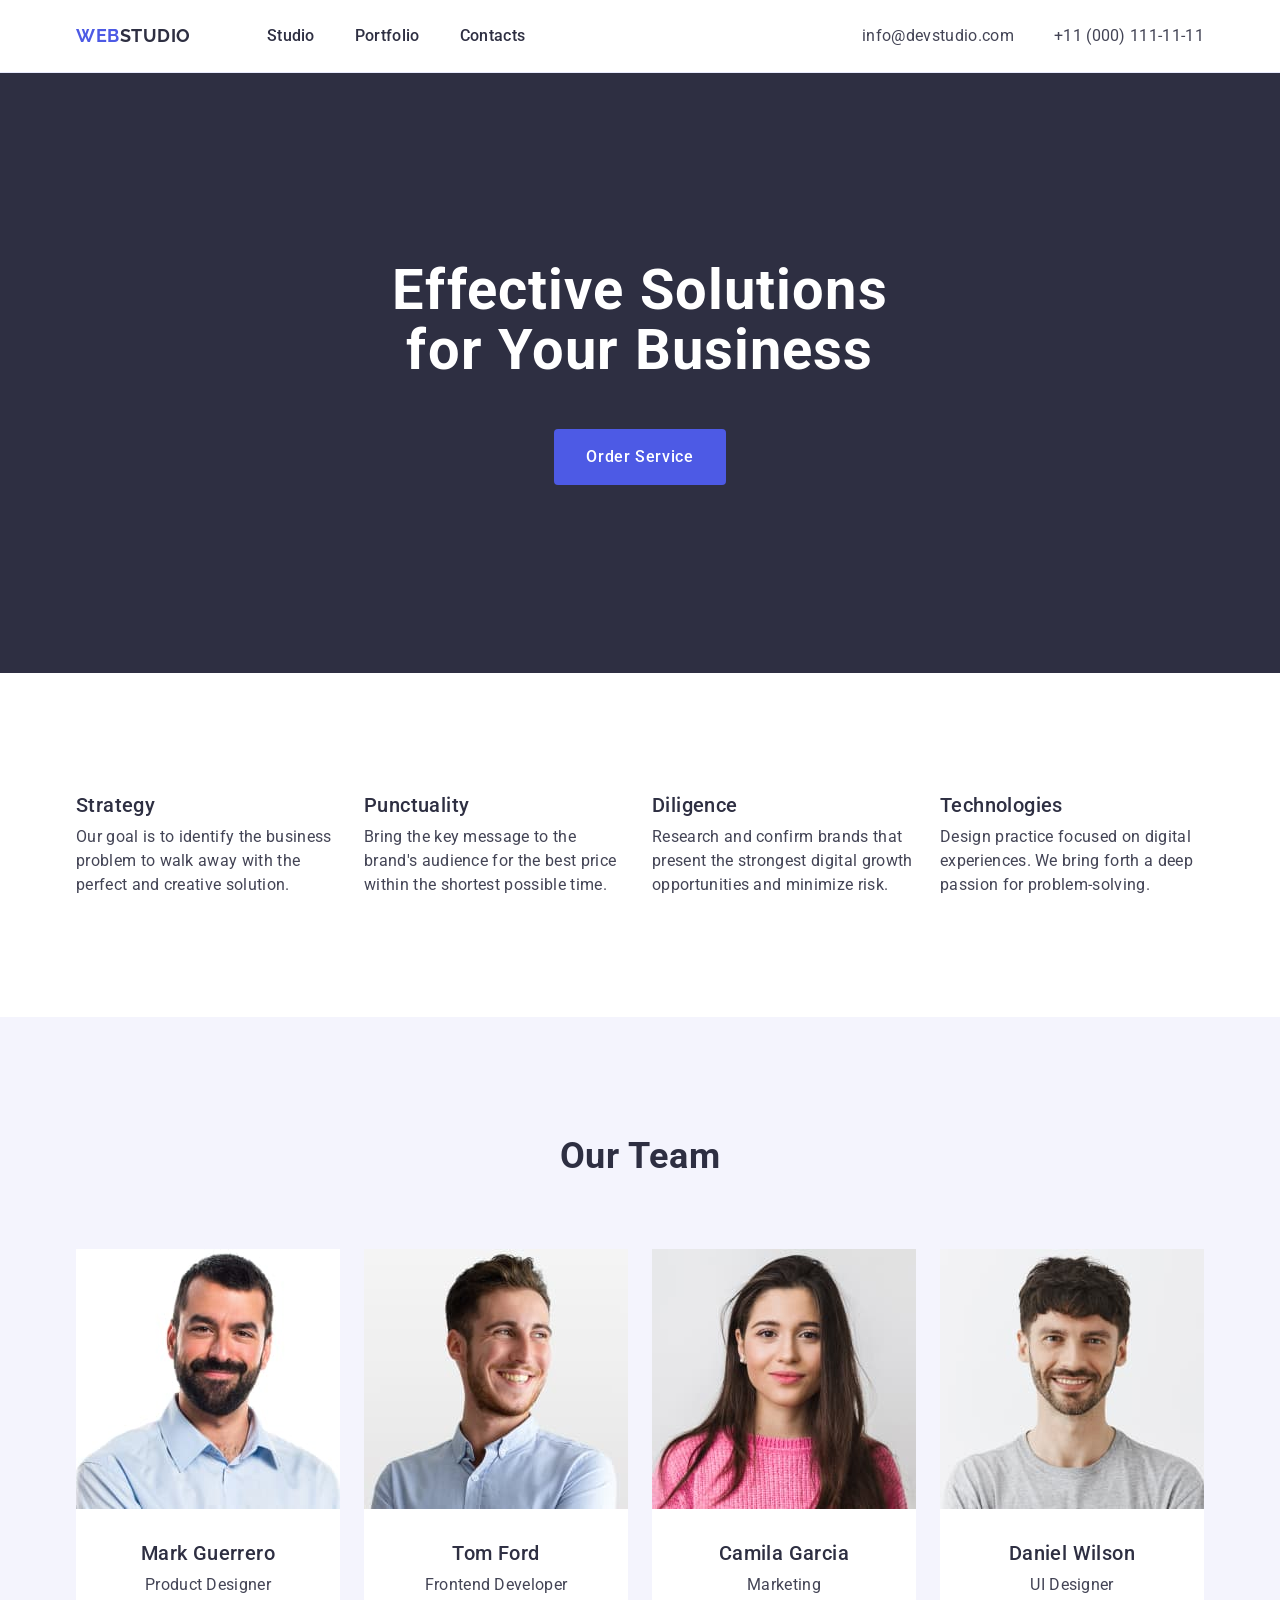
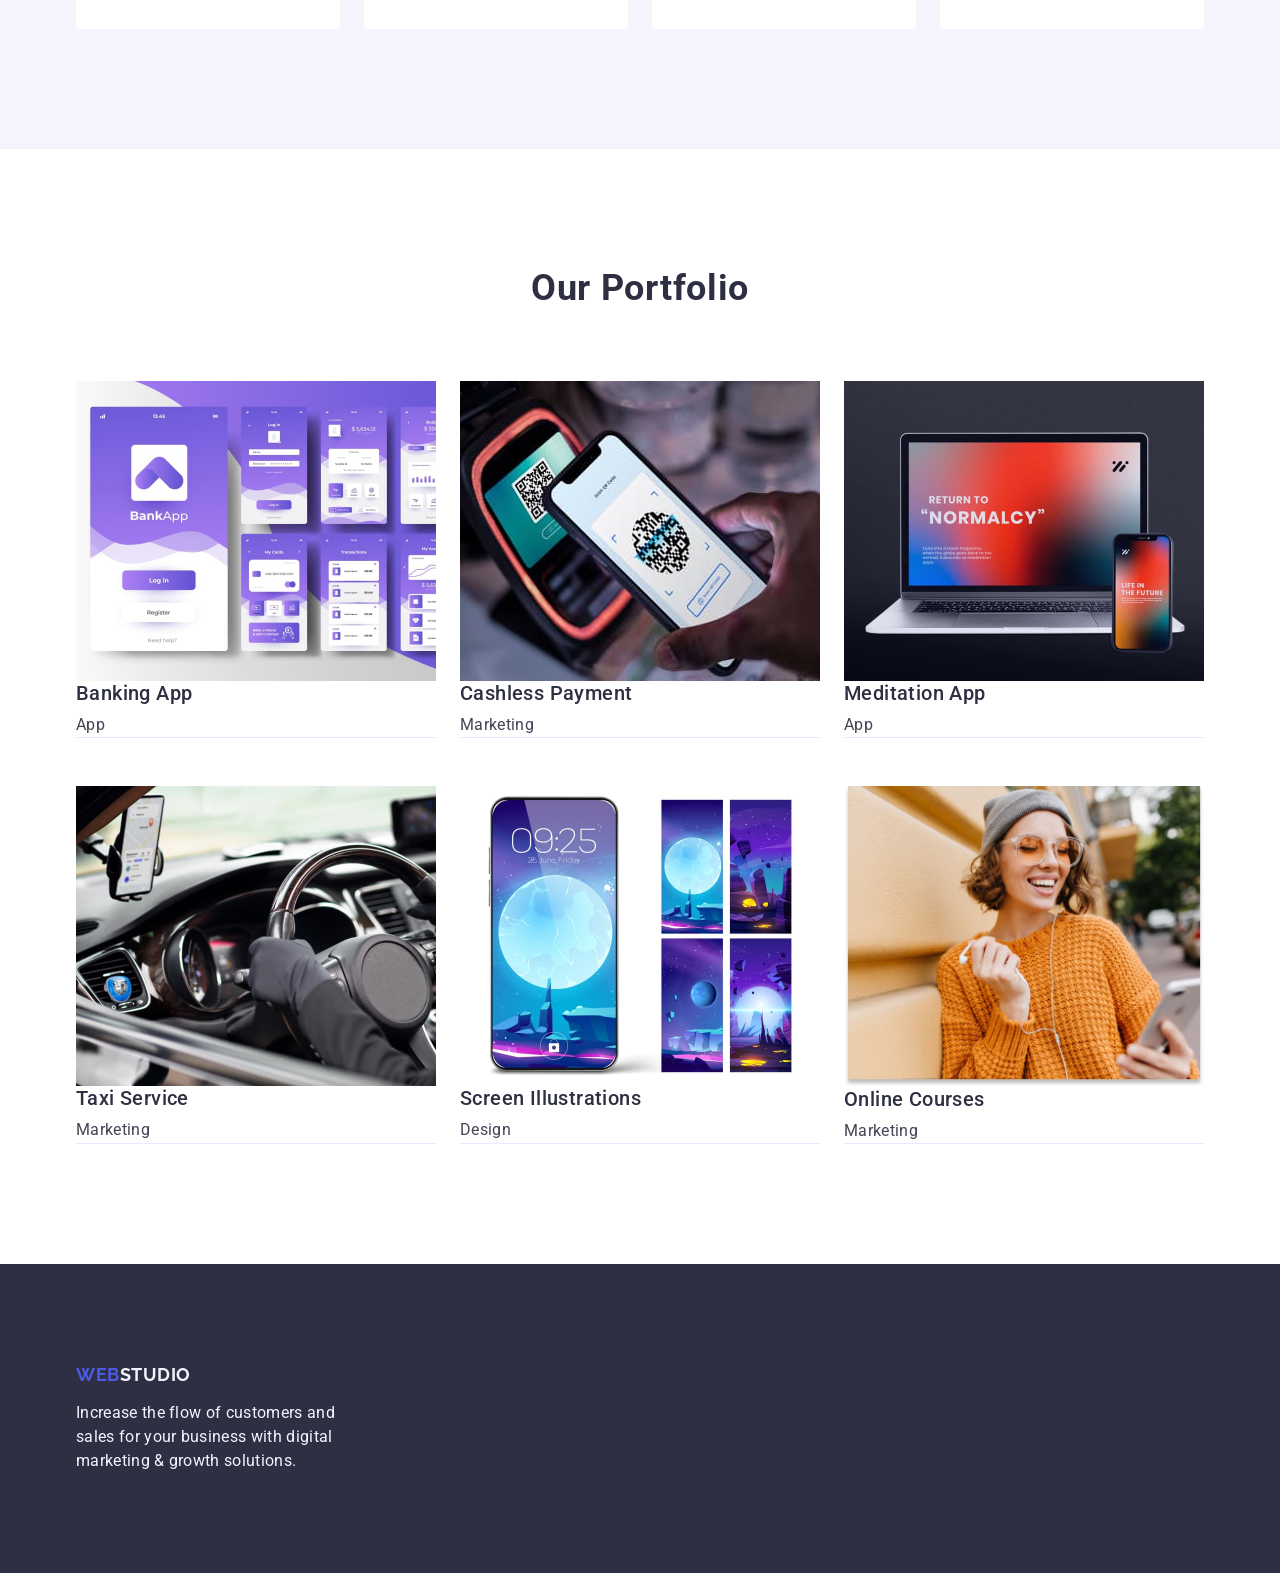
==== commit ab3563ff: "add final" ====
--- a/index.html
+++ b/index.html
@@ -114,42 +114,42 @@
         <ul class="portfolio-list">
             <li class="portfolio-item">
                 <img class="portfolio-image" src="./images/banking.jpg" alt="App screens" width="360">
-                <div class="portfolio-container">
+                <div class="">
                     <h3 class="portfolio-subtitle">Banking App</h3>
                     <p class="portfolio-text">App</p>
                 </div>
             </li>
             <li class="portfolio-item">
                 <img class="portfolio-image" src="./images/payment.jpg" alt="Phone payment" width="360">
-                <div class="portfolio-container">
+                <div class="">
                     <h3 class="portfolio-subtitle">Cashless Payment</h3>
                     <p class="portfolio-text">Marketing</p>
                 </div>
             </li>
             <li class="portfolio-item">
                 <img class="portfolio-image" src="./images/meditation.jpg" alt="Laptop and phone" width="360">
-                <div class="portfolio-container">
+                <div class="">
                     <h3 class="portfolio-subtitle">Meditation App</h3>
                     <p class="portfolio-text">App</p>
                 </div>
             </li>
             <li class="portfolio-item">
                 <img class="portfolio-image" src="./images/taxi.jpg" alt="Drive car" width="360">
-                <div class="portfolio-container">
+                <div class="">
                     <h3 class="portfolio-subtitle">Taxi Service</h3>
                     <p class="portfolio-text">Marketing</p>
                 </div>
             </li>
             <li class="portfolio-item">
                 <img class="portfolio-image" src="./images/screen.jpg" alt="Phone screens" width="360">
-                <div class="portfolio-container">
+                <div class="">
                     <h3 class="portfolio-subtitle">Screen Illustrations</h3>
                     <p class="portfolio-text">Design</p>
                 </div>
             </li>
             <li class="portfolio-item">
                 <img class="portfolio-image" src="./images/courses.jpg" alt="Girl with phone" width="360">
-                <div class="portfolio-container">
+                <div class="">
                     <h3 class="portfolio-subtitle">Online Courses</h3>
                     <p class="portfolio-text">Marketing</p>
                 </div>
--- a/css/styles.css
+++ b/css/styles.css
@@ -51,14 +51,11 @@
 /* -------------------------HEADER------------------------- */
 
 .header {
-    padding-top: 24px;
-    padding-bottom: 24px;
-    border-bottom: 1px solid #e7e9f;
+    border-bottom: 1px solid #e7e9fc;
 }
 
 .header-container{
 display: flex;
-
 }
 
 .header-navigation {
@@ -87,7 +84,7 @@
 }
 
 .header-menu-item {
-    padding: 24px 0;
+    
 }
 
 .header-menu-link {
@@ -96,6 +93,7 @@
         line-height: 1.5;
         letter-spacing: 0.02em;
         color: #2e2f42;
+        padding: 24px 0;
 }
 
 .header-menu-link:hover,
@@ -338,6 +336,8 @@
         text-transform: uppercase;
         color: #4d5ae5;
         display: inline-block;
+        max-width: 115px;
+        margin-bottom: 16px;
 }
 
 .footer-logo-accent {
@@ -350,5 +350,4 @@
         letter-spacing: 0.02em;
         color: #f4f4fd;
         max-width: 264px;
-        margin-bottom: 16px;
 }
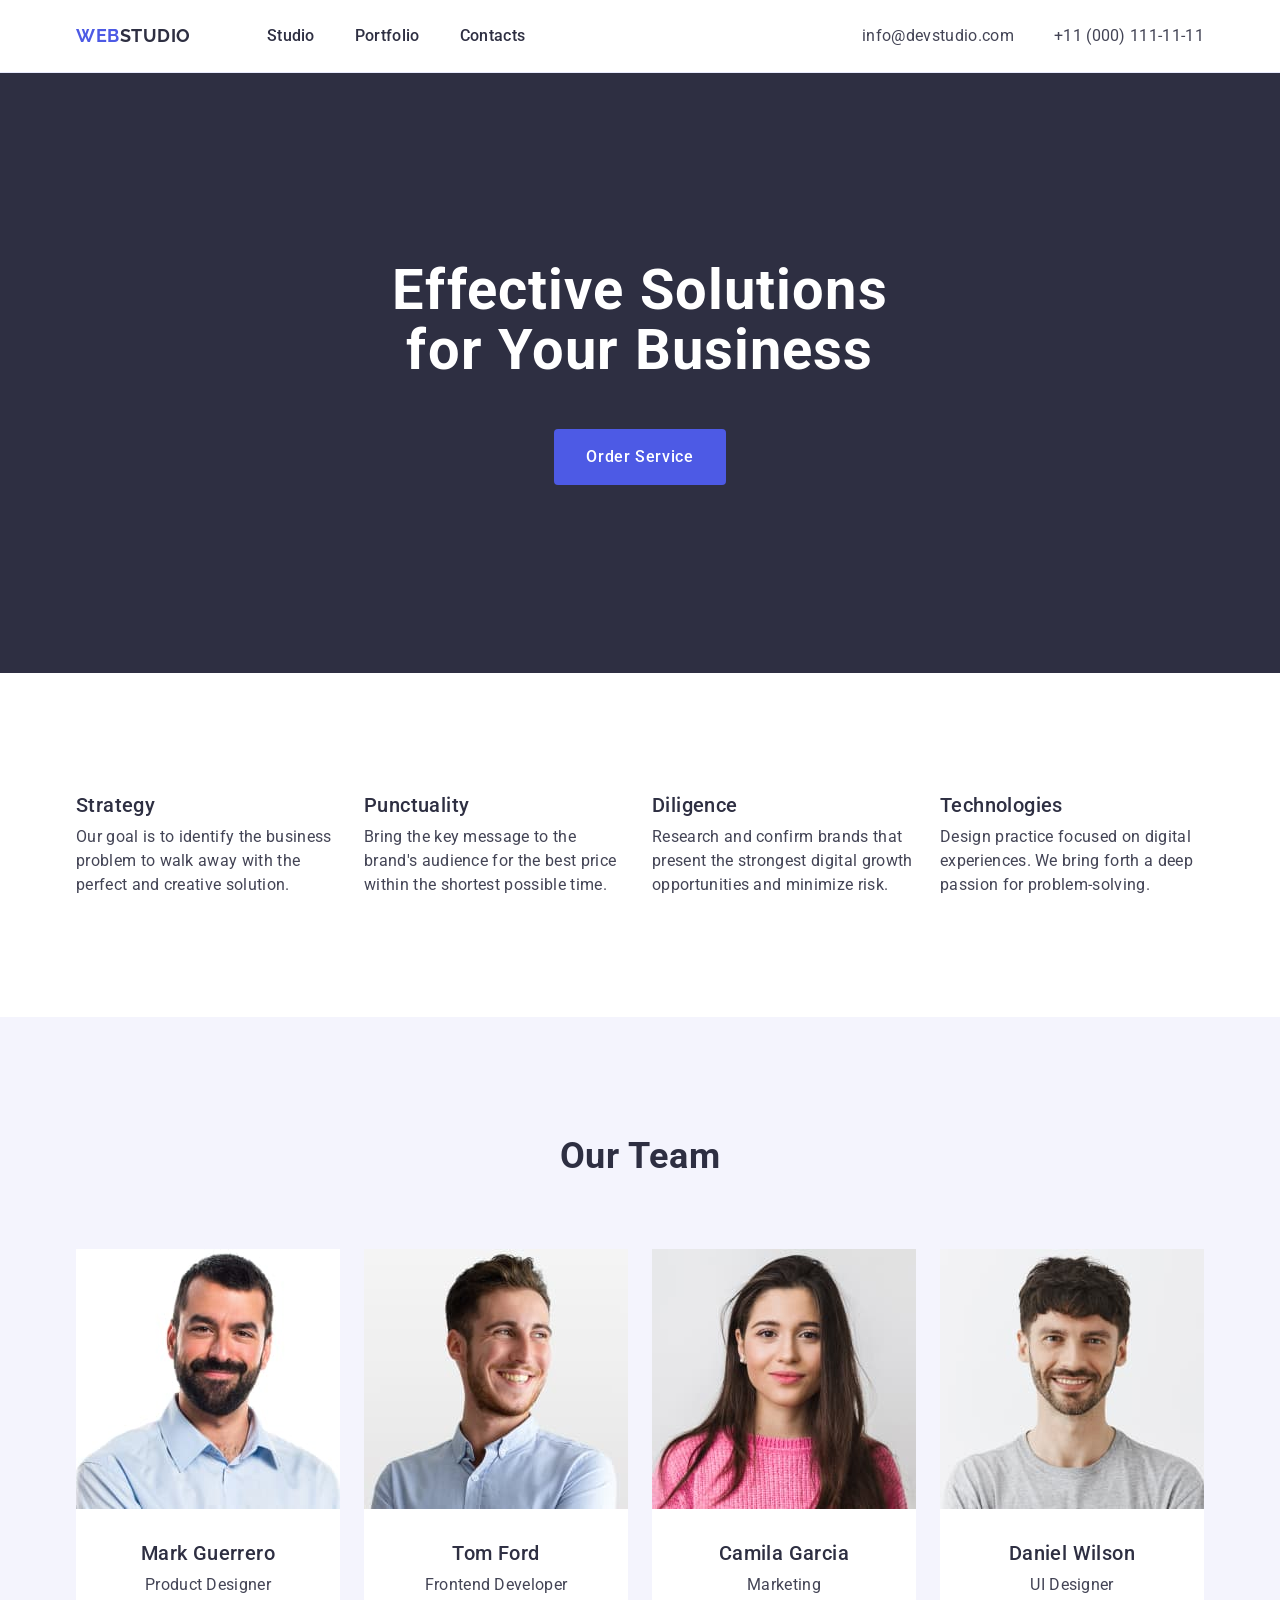
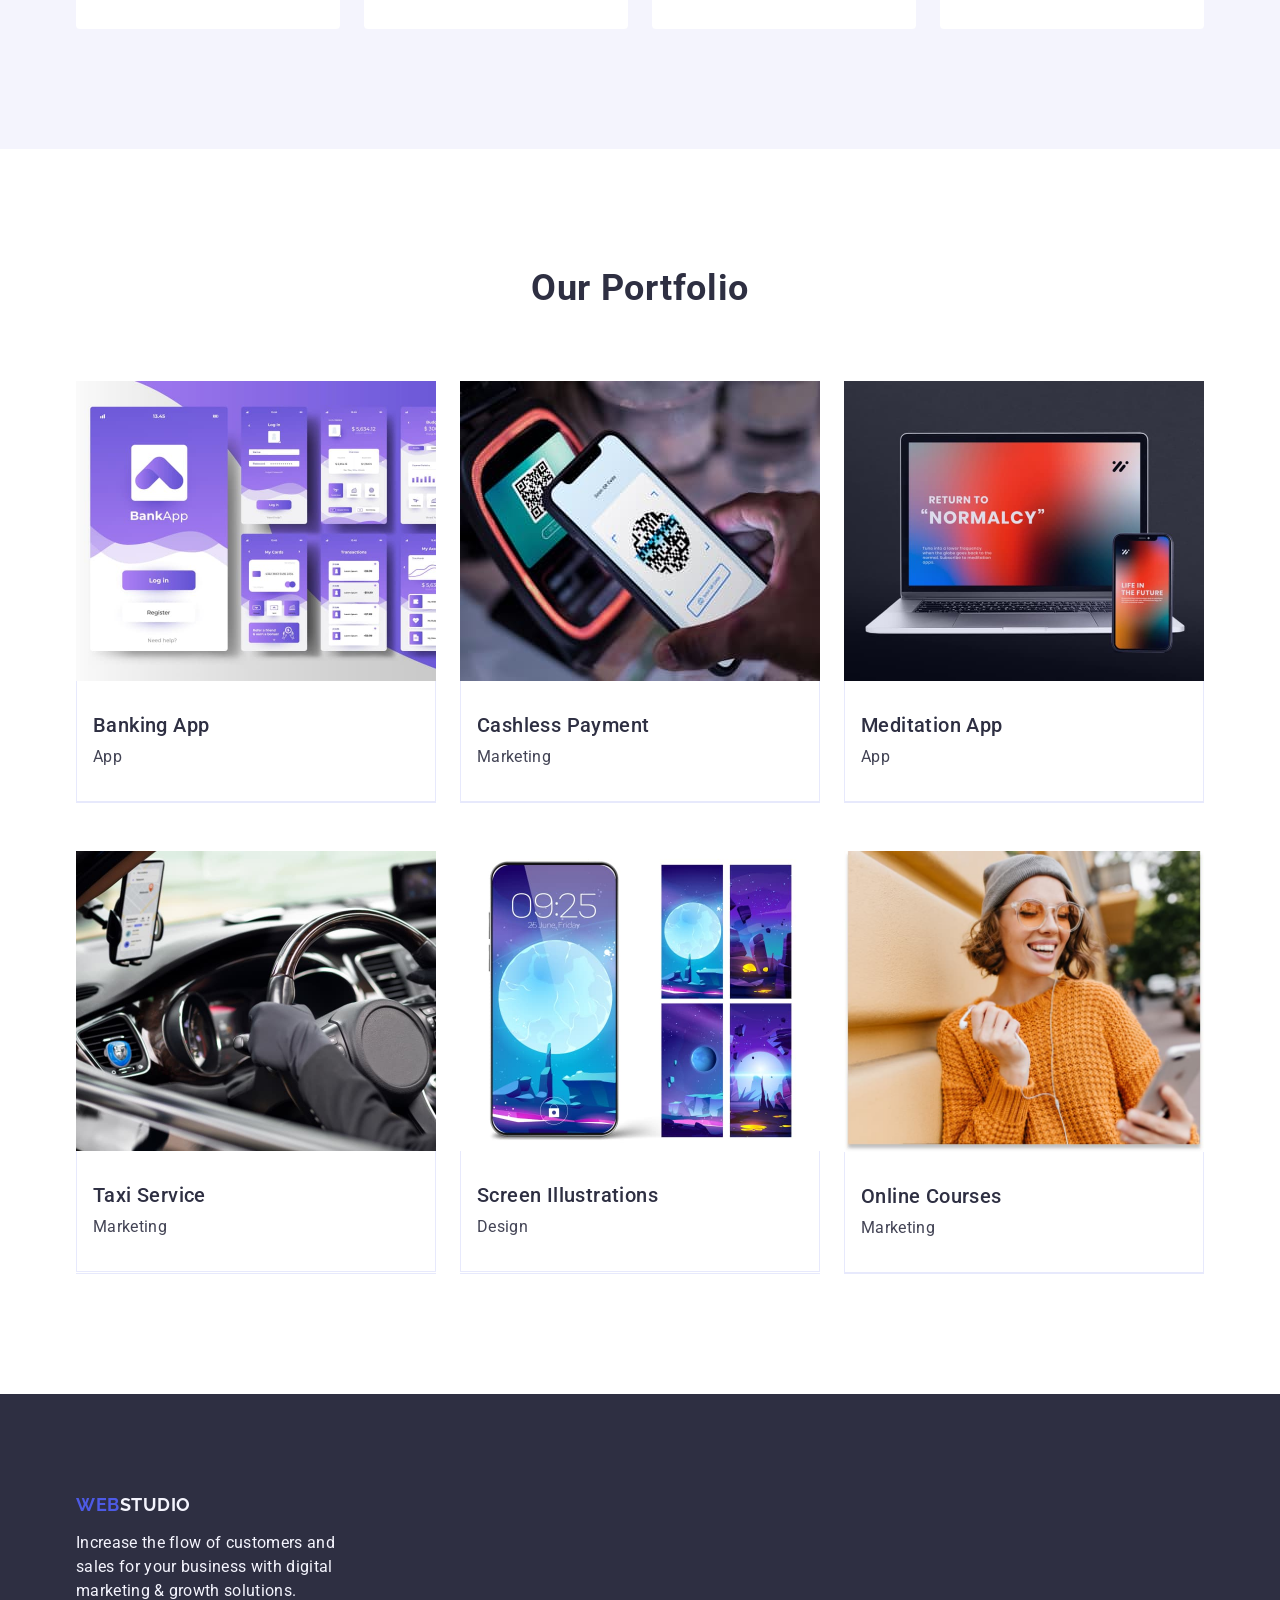
==== commit 529124dd: "add files" ====
--- a/index.html
+++ b/index.html
@@ -114,42 +114,42 @@
         <ul class="portfolio-list">
             <li class="portfolio-item">
                 <img class="portfolio-image" src="./images/banking.jpg" alt="App screens" width="360">
-                <div class="">
+                <div class="portfolio-container">
                     <h3 class="portfolio-subtitle">Banking App</h3>
                     <p class="portfolio-text">App</p>
                 </div>
             </li>
             <li class="portfolio-item">
                 <img class="portfolio-image" src="./images/payment.jpg" alt="Phone payment" width="360">
-                <div class="">
+                <div class="portfolio-container">
                     <h3 class="portfolio-subtitle">Cashless Payment</h3>
                     <p class="portfolio-text">Marketing</p>
                 </div>
             </li>
             <li class="portfolio-item">
                 <img class="portfolio-image" src="./images/meditation.jpg" alt="Laptop and phone" width="360">
-                <div class="">
+                <div class="portfolio-container">
                     <h3 class="portfolio-subtitle">Meditation App</h3>
                     <p class="portfolio-text">App</p>
                 </div>
             </li>
             <li class="portfolio-item">
                 <img class="portfolio-image" src="./images/taxi.jpg" alt="Drive car" width="360">
-                <div class="">
+                <div class="portfolio-container">
                     <h3 class="portfolio-subtitle">Taxi Service</h3>
                     <p class="portfolio-text">Marketing</p>
                 </div>
             </li>
             <li class="portfolio-item">
                 <img class="portfolio-image" src="./images/screen.jpg" alt="Phone screens" width="360">
-                <div class="">
+                <div class="portfolio-container">
                     <h3 class="portfolio-subtitle">Screen Illustrations</h3>
                     <p class="portfolio-text">Design</p>
                 </div>
             </li>
             <li class="portfolio-item">
                 <img class="portfolio-image" src="./images/courses.jpg" alt="Girl with phone" width="360">
-                <div class="">
+                <div class="portfolio-container">
                     <h3 class="portfolio-subtitle">Online Courses</h3>
                     <p class="portfolio-text">Marketing</p>
                 </div>
